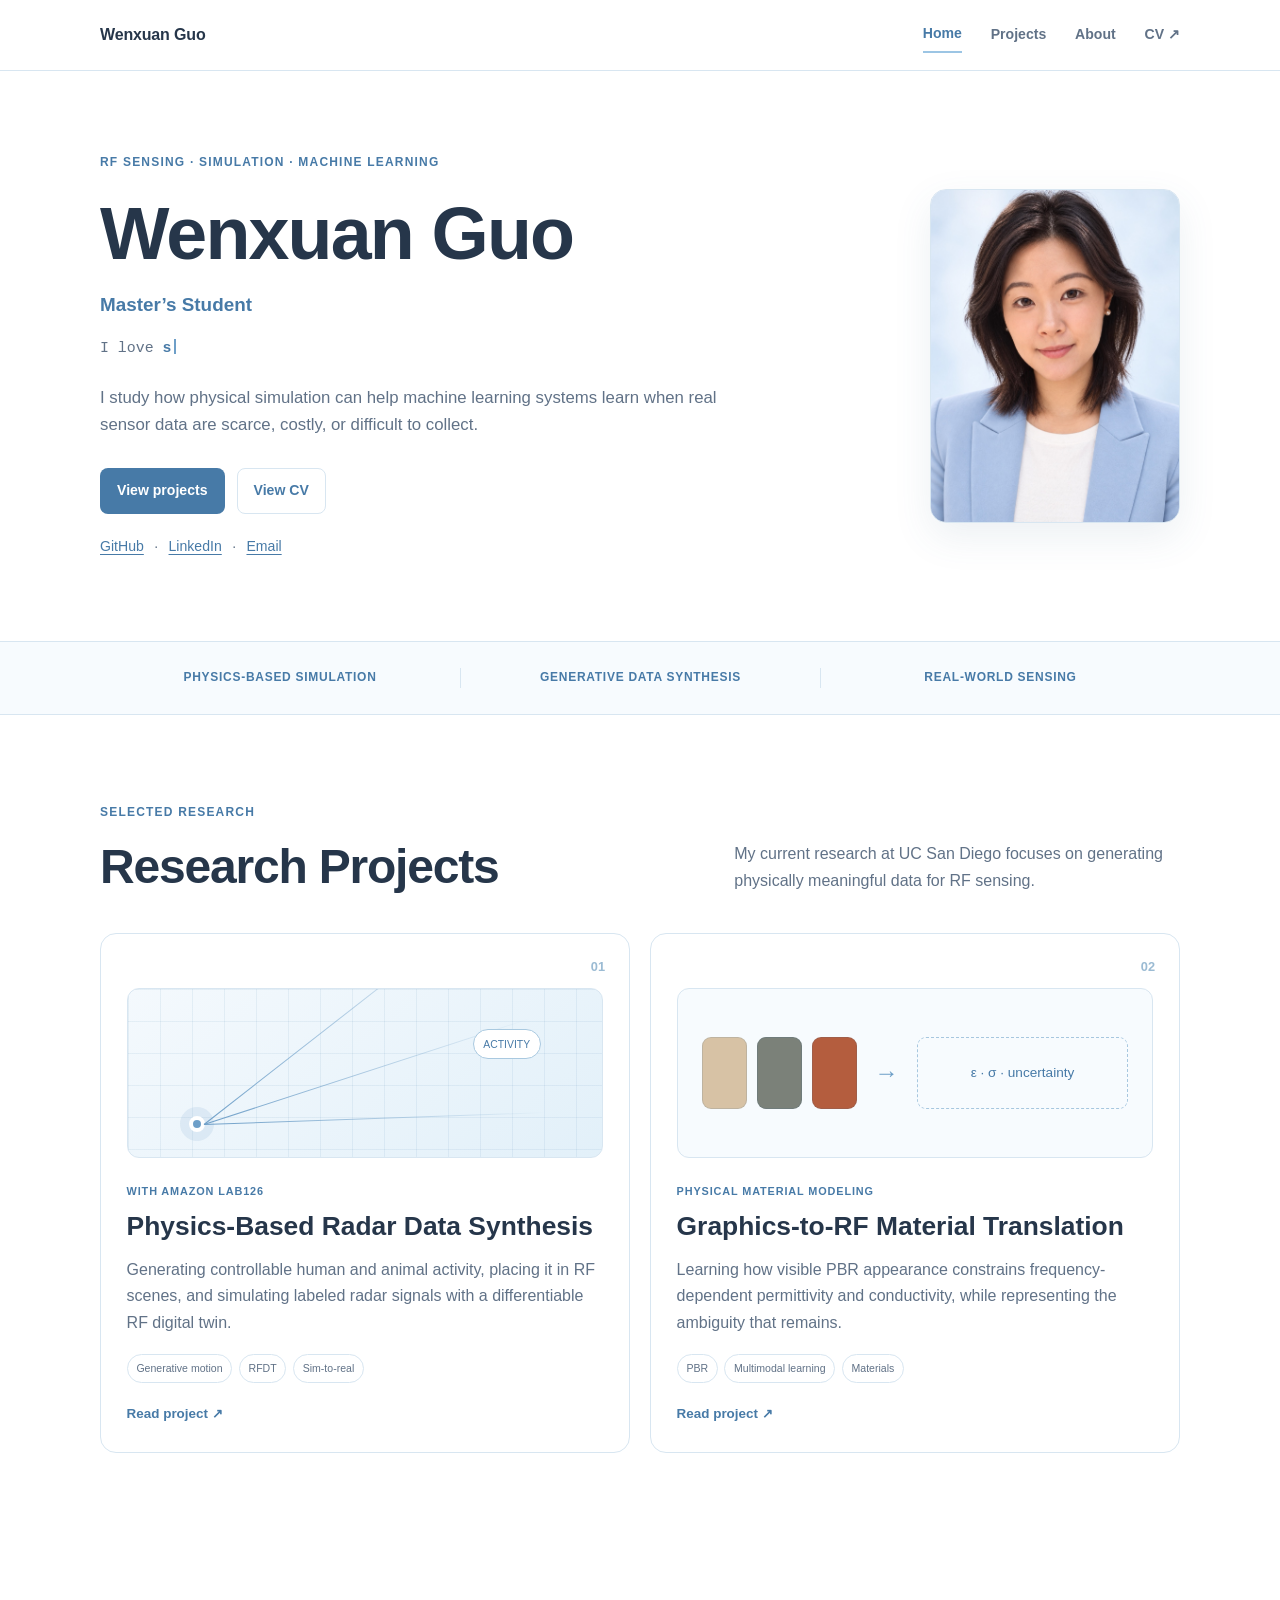
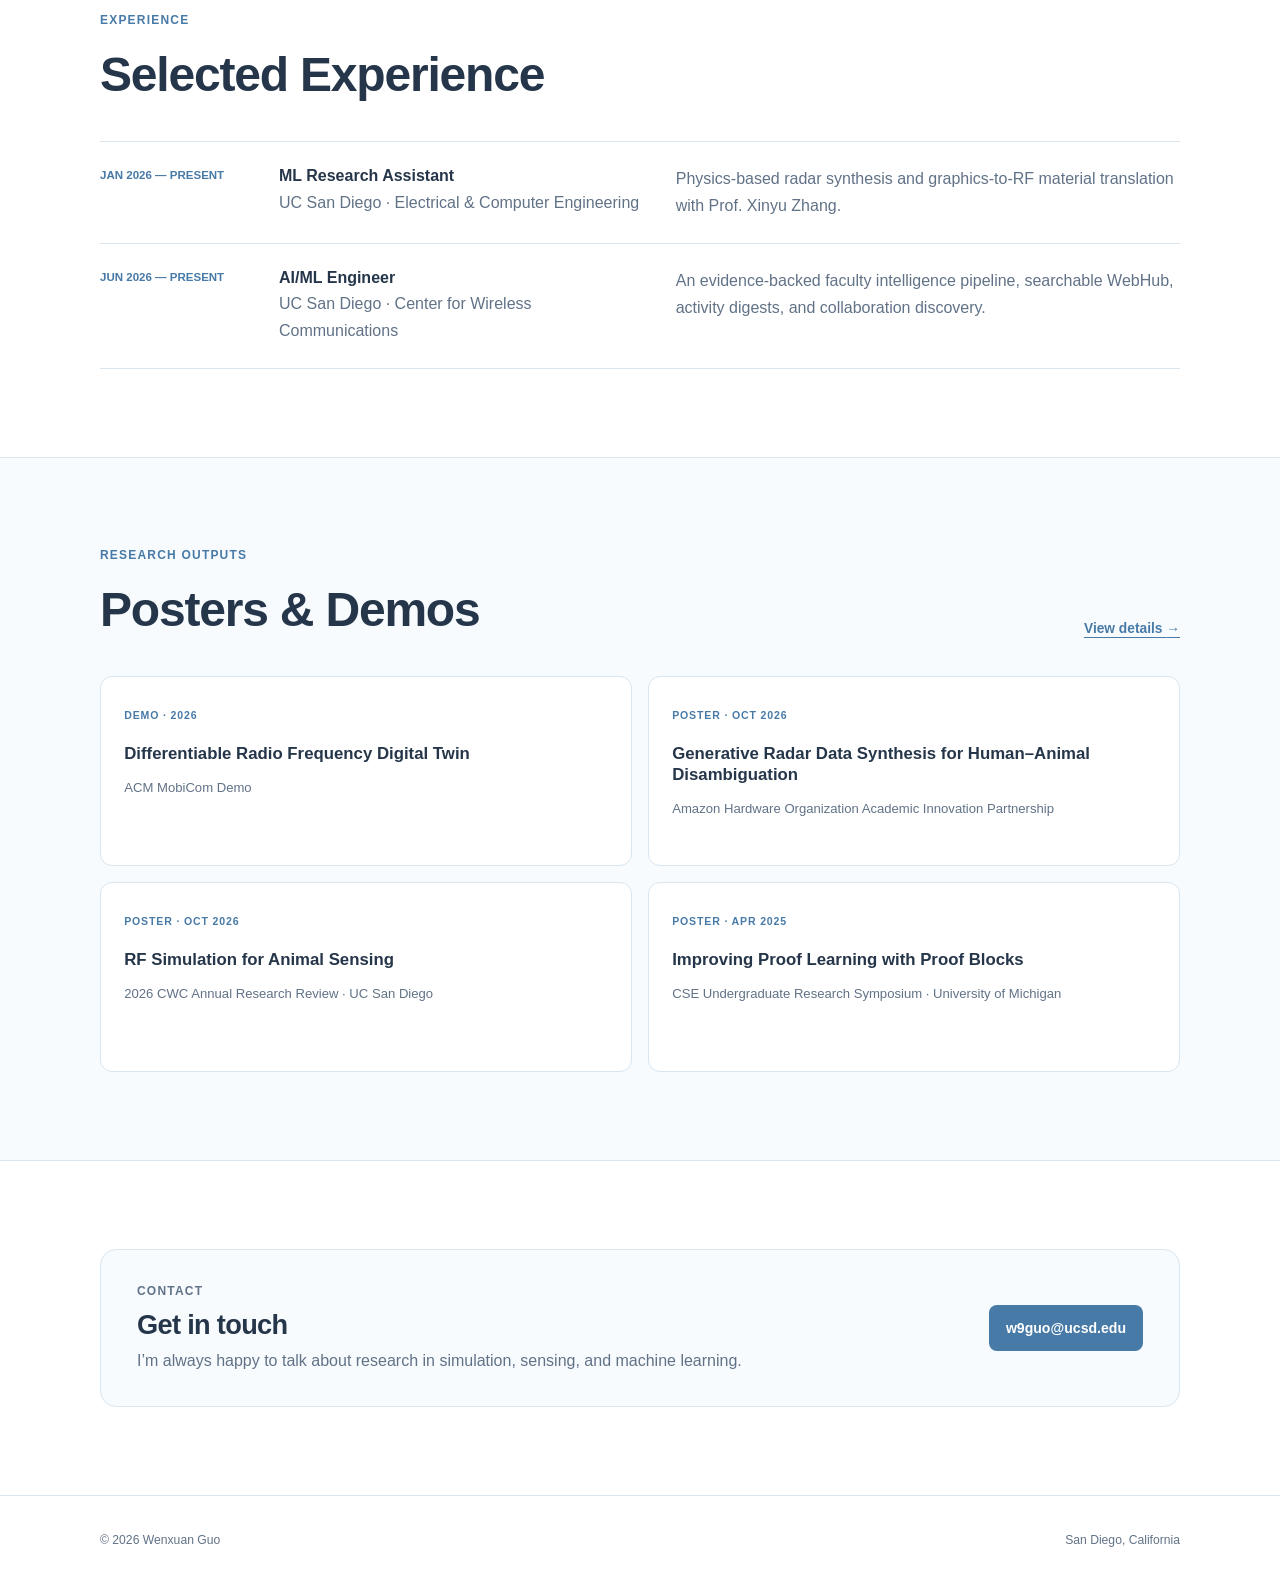
==== index.html @ 1430b906 "Refine portrait and research narrative" ====
<!doctype html>
<html lang="en">
<head>
  <meta charset="utf-8">
  <meta name="viewport" content="width=device-width, initial-scale=1">
  <meta name="description" content="Wenxuan Guo researches physically grounded simulation and machine learning for RF sensing at UC San Diego.">
  <title>Wenxuan Guo · RF Sensing &amp; Simulation</title>
  <link rel="stylesheet" href="style.css?v=20261022-3">
  <script src="script.js?v=20261022-3" defer></script>
</head>
<body>
  <a class="skip-link" href="#main">Skip to content</a>
  <header class="site-header">
    <nav class="nav-shell" aria-label="Primary navigation">
      <a class="wordmark" href="index.html" aria-label="Wenxuan Guo home">Wenxuan Guo</a>
      <button class="nav-toggle" type="button" aria-expanded="false" aria-controls="nav-links">Menu</button>
      <div class="nav-links" id="nav-links">
        <a class="active" href="index.html">Home</a>
        <a href="projects.html">Projects</a>
        <a href="about.html">About</a>
        <a href="assets/Wenxuan_Guo_CV.pdf" target="_blank" rel="noopener">CV <span aria-hidden="true">↗</span></a>
      </div>
    </nav>
  </header>

  <main id="main">
    <section class="hero section-shell">
      <div class="hero-copy reveal">
        <p class="eyebrow">RF sensing · simulation · machine learning</p>
        <h1>Wenxuan Guo</h1>
        <p class="hero-role">Master’s Student</p>
        <p class="typewriter-line" aria-label="I love simulation, learning from physics, and sensing beyond cameras."><span aria-hidden="true">I love <strong data-typewriter>simulation.</strong><i class="typewriter-caret"></i></span></p>
        <p class="hero-lede">I study how physical simulation can help machine learning systems learn when real sensor data are scarce, costly, or difficult to collect.</p>
        <div class="hero-actions">
          <a class="button button-primary" href="projects.html">View projects</a>
          <a class="button button-ghost" href="assets/Wenxuan_Guo_CV.pdf" target="_blank" rel="noopener">View CV</a>
        </div>
        <div class="social-row" aria-label="External profiles">
          <a href="https://github.com/wendyguo2002" target="_blank" rel="noopener">GitHub</a><span>·</span>
          <a href="https://www.linkedin.com/in/wenxuan-guo-a4ba72265/" target="_blank" rel="noopener">LinkedIn</a><span>·</span>
          <a href="mailto:w9guo@ucsd.edu">Email</a>
        </div>
      </div>
      <div class="portrait-wrap reveal" aria-label="Portrait of Wenxuan Guo">
        <img class="portrait" src="assets/profile-professional-light.jpg" alt="Wenxuan Guo, computer science researcher">
      </div>
    </section>

    <section class="signal-strip" aria-label="Research areas"><div class="section-shell signal-row"><span>Physics-based simulation</span><span>Generative data synthesis</span><span>Real-world sensing</span></div></section>

    <section class="section-shell section-block" id="research">
      <div class="section-heading reveal"><div><p class="eyebrow">Selected research</p><h2>Research Projects</h2></div><p>My current research at UC San Diego focuses on generating physically meaningful data for RF sensing.</p></div>
      <div class="featured-grid">
        <a class="feature-card feature-card-dark reveal" href="projects.html#radar-synthesis">
          <div class="feature-index">01</div>
          <div class="feature-visual radar-visual" aria-hidden="true"><div class="radar-origin"></div><div class="radar-ray ray-a"></div><div class="radar-ray ray-b"></div><div class="radar-ray ray-c"></div><div class="radar-target">activity</div></div>
          <p class="card-kicker">With Amazon Lab126</p><h3>Physics-Based Radar Data Synthesis</h3>
          <p>Generating controllable human and animal activity, placing it in RF scenes, and simulating labeled radar signals with a differentiable RF digital twin.</p>
          <div class="card-meta"><span>Generative motion</span><span>RFDT</span><span>Sim-to-real</span></div><span class="card-link">Read project <span aria-hidden="true">↗</span></span>
        </a>
        <a class="feature-card feature-card-light reveal" href="projects.html#graphics-rf">
          <div class="feature-index">02</div>
          <div class="material-swatch" aria-hidden="true"><span style="--swatch:#d7c2a5"></span><span style="--swatch:#7b8179"></span><span style="--swatch:#b45d3e"></span><div class="material-arrow">→</div><div class="rf-label">ε · σ · uncertainty</div></div>
          <p class="card-kicker">Physical material modeling</p><h3>Graphics-to-RF Material Translation</h3>
          <p>Learning how visible PBR appearance constrains frequency-dependent permittivity and conductivity, while representing the ambiguity that remains.</p>
          <div class="card-meta"><span>PBR</span><span>Multimodal learning</span><span>Materials</span></div><span class="card-link">Read project <span aria-hidden="true">↗</span></span>
        </a>
      </div>
    </section>

    <section class="section-shell section-block experience-section">
      <div class="section-heading compact reveal"><div><p class="eyebrow">Experience</p><h2>Selected Experience</h2></div></div>
      <div class="experience-list">
        <article class="experience-row reveal"><p class="experience-date">Jan 2026 — Present</p><div><h3>ML Research Assistant</h3><p>UC San Diego · Electrical &amp; Computer Engineering</p></div><p class="experience-detail">Physics-based radar synthesis and graphics-to-RF material translation with Prof. Xinyu Zhang.</p></article>
        <article class="experience-row reveal"><p class="experience-date">Jun 2026 — Present</p><div><h3>AI/ML Engineer</h3><p>UC San Diego · Center for Wireless Communications</p></div><p class="experience-detail">An evidence-backed faculty intelligence pipeline, searchable WebHub, activity digests, and collaboration discovery.</p></article>
      </div>
    </section>

    <section class="outputs-section"><div class="section-shell section-block">
      <div class="section-heading reveal"><div><p class="eyebrow">Research outputs</p><h2>Posters &amp; Demos</h2></div><a class="text-link" href="projects.html#outputs">View details <span aria-hidden="true">→</span></a></div>
      <div class="output-grid">
        <article class="output-card reveal"><span class="output-type">Demo · 2026</span><h3>Differentiable Radio Frequency Digital Twin</h3><p>ACM MobiCom Demo</p></article>
        <article class="output-card reveal"><span class="output-type">Poster · Oct 2026</span><h3>Generative Radar Data Synthesis for Human–Animal Disambiguation</h3><p>Amazon Hardware Organization Academic Innovation Partnership</p></article>
        <article class="output-card reveal"><span class="output-type">Poster · Oct 2026</span><h3>RF Simulation for Animal Sensing</h3><p>2026 CWC Annual Research Review · UC San Diego</p></article>
        <article class="output-card reveal"><span class="output-type">Poster · Apr 2025</span><h3>Improving Proof Learning with Proof Blocks</h3><p>CSE Undergraduate Research Symposium · University of Michigan</p></article>
      </div>
    </div></section>

    <section class="section-shell contact-band reveal"><div><p class="eyebrow">Contact</p><h2>Get in touch</h2><p>I’m always happy to talk about research in simulation, sensing, and machine learning.</p></div><a class="button button-primary" href="mailto:w9guo@ucsd.edu">w9guo@ucsd.edu</a></section>
  </main>
  <footer class="site-footer"><div class="section-shell footer-row"><p>© <span data-year></span> Wenxuan Guo</p><p>San Diego, California</p></div></footer>
</body>
</html>
---- style.css ----
:root {
  --ink: #26364a;
  --muted: #617287;
  --blue: #6e9fc8;
  --blue-dark: #477aa7;
  --blue-soft: #edf6fc;
  --blue-pale: #f7fbfe;
  --line: #d8e6f1;
  --white: #ffffff;
  --shadow: 0 14px 38px rgba(65, 105, 140, 0.10);
  --radius: 16px;
  --sans: Inter, ui-sans-serif, -apple-system, BlinkMacSystemFont, "Segoe UI", sans-serif;
}

* { box-sizing: border-box; }
html { scroll-behavior: smooth; }
body { margin: 0; background: var(--white); color: var(--ink); font-family: var(--sans); line-height: 1.65; -webkit-font-smoothing: antialiased; }
img { display: block; max-width: 100%; }
a { color: inherit; }
button { font: inherit; }
::selection { background: #d9edfb; color: var(--ink); }

.skip-link { position: fixed; z-index: 999; top: -5rem; left: 1rem; padding: .55rem .9rem; border-radius: 8px; background: var(--blue-dark); color: white; }
.skip-link:focus { top: 1rem; }
.section-shell, .nav-shell { width: min(1080px, calc(100% - 48px)); margin-inline: auto; }

.site-header { position: sticky; top: 0; z-index: 100; border-bottom: 1px solid var(--line); background: rgba(255,255,255,.94); backdrop-filter: blur(12px); }
.nav-shell { min-height: 70px; display: flex; align-items: center; justify-content: space-between; }
.wordmark { color: var(--ink); font-size: 1rem; font-weight: 750; text-decoration: none; letter-spacing: -.01em; }
.nav-links { display: flex; align-items: center; gap: 1.8rem; }
.nav-links a { padding-block: .35rem; color: var(--muted); font-size: .88rem; font-weight: 600; text-decoration: none; }
.nav-links a:hover, .nav-links a.active { color: var(--blue-dark); }
.nav-links a.active { border-bottom: 2px solid #9cc5e4; }
.nav-toggle { display: none; padding: .4rem .7rem; border: 1px solid var(--line); border-radius: 8px; background: white; color: var(--ink); }

h1, h2, h3, p { margin-top: 0; }
h1, h2, h3 { color: var(--ink); line-height: 1.25; }
h1, h2 { letter-spacing: -.025em; }
h1 em, h2 em { color: inherit; font-style: normal; }
.eyebrow { margin: 0 0 .9rem; color: var(--blue-dark); font-size: .75rem; font-weight: 750; letter-spacing: .1em; text-transform: uppercase; }

.hero { min-height: 570px; padding-block: 72px; display: grid; grid-template-columns: 1fr 270px; align-items: center; gap: 85px; }
.hero h1 { margin-bottom: .6rem; font-size: clamp(3rem, 6vw, 4.6rem); font-weight: 700; }
.hero-role { margin-bottom: 1.45rem; color: var(--blue-dark); font-size: 1.18rem; font-weight: 600; }
.typewriter-line { min-height: 1.7rem; margin: -.45rem 0 1.25rem; color: var(--muted); font: .93rem/1.7 ui-monospace, SFMono-Regular, Menlo, Monaco, Consolas, monospace; }
.typewriter-line strong { color: var(--blue-dark); font-weight: 650; }
.typewriter-caret { display: inline-block; width: 2px; height: 1.05em; margin-left: 3px; background: var(--blue); vertical-align: -.12em; animation: caret-blink 1s step-end infinite; }
@keyframes caret-blink { 50% { opacity: 0; } }
.hero-lede { max-width: 650px; margin-bottom: 1.8rem; color: var(--muted); font-size: 1.05rem; }
.hero-actions { display: flex; flex-wrap: wrap; gap: .75rem; }
.button { display: inline-flex; align-items: center; justify-content: center; padding: .65rem 1rem; border: 1px solid transparent; border-radius: 8px; font-size: .88rem; font-weight: 650; text-decoration: none; transition: background .2s ease, border-color .2s ease; }
.button-primary { background: var(--blue-dark); color: white; }
.button-primary:hover { background: #396c98; }
.button-ghost { border-color: var(--line); background: white; color: var(--blue-dark); }
.button-ghost:hover { background: var(--blue-pale); }
.social-row { display: flex; flex-wrap: wrap; gap: .65rem; margin-top: 1.35rem; color: var(--muted); font-size: .88rem; }
.social-row a { color: var(--blue-dark); text-underline-offset: 3px; }

.portrait-wrap { justify-self: end; width: 250px; }
.portrait { width: 100%; aspect-ratio: 3 / 4; border: 1px solid var(--line); border-radius: 16px; object-fit: cover; object-position: center center; box-shadow: var(--shadow); }

.signal-strip { border-block: 1px solid var(--line); background: var(--blue-pale); }
.signal-row { min-height: 72px; display: grid; grid-template-columns: repeat(3, 1fr); align-items: center; }
.signal-row span { color: var(--blue-dark); font-size: .75rem; font-weight: 700; letter-spacing: .06em; text-align: center; text-transform: uppercase; }
.signal-row span + span { border-left: 1px solid var(--line); }

.section-block { padding-block: 88px; }
.section-heading { margin-bottom: 2.25rem; display: grid; grid-template-columns: 1fr minmax(280px, .75fr); align-items: end; gap: 2.5rem; }
.section-heading.compact { grid-template-columns: 1fr; }
.section-heading h2 { margin: 0; font-size: clamp(2rem, 4vw, 3rem); font-weight: 650; }
.section-heading > p { margin-bottom: .2rem; color: var(--muted); }
.text-link { justify-self: end; color: var(--blue-dark); font-size: .86rem; font-weight: 650; text-underline-offset: 4px; }

.featured-grid { display: grid; grid-template-columns: repeat(2, minmax(0,1fr)); gap: 1.25rem; }
.feature-card { position: relative; min-height: 520px; padding: 1.6rem; border: 1px solid var(--line); border-radius: var(--radius); background: white; color: var(--ink); text-decoration: none; transition: border-color .2s ease, box-shadow .2s ease; }
.feature-card:hover { border-color: #aacde6; box-shadow: var(--shadow); }
.feature-card-dark, .feature-card-light { background: white; color: var(--ink); }
.feature-card h3 { margin-bottom: .9rem; font-size: 1.65rem; font-weight: 650; }
.feature-card > p:not(.card-kicker) { color: var(--muted); }
.feature-index { position: absolute; top: 1.35rem; right: 1.5rem; color: #9bbbd3; font-size: .8rem; font-weight: 700; }
.feature-visual, .material-swatch { height: 170px; margin: 28px 0 25px; border-radius: 12px; }
.radar-visual { position: relative; overflow: hidden; border: 1px solid var(--line); background: linear-gradient(145deg, #f4f9fd, #e2f0f9); }
.radar-visual::before { content: ""; position: absolute; inset: 0; background-image: linear-gradient(rgba(89,142,184,.1) 1px, transparent 1px), linear-gradient(90deg, rgba(89,142,184,.1) 1px, transparent 1px); background-size: 32px 32px; }
.radar-origin { position: absolute; left: 13%; bottom: 15%; width: 16px; height: 16px; border: 4px solid white; border-radius: 50%; background: var(--blue); box-shadow: 0 0 0 9px rgba(110,159,200,.14); }
.radar-ray { position: absolute; left: 16%; bottom: 19%; width: 72%; height: 1px; background: linear-gradient(90deg, var(--blue), transparent); transform-origin: left center; }
.ray-a { transform: rotate(-38deg); }.ray-b { transform: rotate(-18deg); }.ray-c { transform: rotate(-2deg); }
.radar-target { position: absolute; right: 13%; top: 24%; padding: .35rem .6rem; border: 1px solid #a9c9e0; border-radius: 999px; background: white; color: var(--blue-dark); font-size: .65rem; text-transform: uppercase; }
.material-swatch { padding: 1.5rem; display: grid; grid-template-columns: repeat(3, 45px) 40px minmax(120px,1fr); align-items: center; justify-content: center; gap: 10px; border: 1px solid var(--line); background: var(--blue-pale); }
.material-swatch > span { height: 72px; border: 1px solid rgba(60,100,130,.16); border-radius: 9px; background: var(--swatch); }
.material-arrow { color: var(--blue); font-size: 1.5rem; text-align: center; }
.rf-label { min-height: 72px; display: flex; align-items: center; justify-content: center; border: 1px dashed #a7c7df; border-radius: 9px; color: var(--blue-dark); font-size: .85rem; text-align: center; }
.card-kicker { margin-bottom: .55rem; color: var(--blue-dark); font-size: .68rem; font-weight: 750; letter-spacing: .08em; text-transform: uppercase; }
.card-meta { display: flex; flex-wrap: wrap; gap: .4rem; margin-top: 1.15rem; }
.card-meta span { padding: .3rem .55rem; border: 1px solid var(--line); border-radius: 999px; color: var(--muted); font-size: .66rem; }
.card-link { display: inline-block; margin-top: 1.2rem; color: var(--blue-dark); font-size: .84rem; font-weight: 700; }

.experience-section { padding-top: 70px; }
.experience-list { border-top: 1px solid var(--line); }
.experience-row { padding-block: 1.5rem; display: grid; grid-template-columns: 155px minmax(220px,.85fr) 1.15fr; gap: 1.5rem; border-bottom: 1px solid var(--line); align-items: start; }
.experience-row h3 { margin-bottom: .2rem; font-size: 1rem; }
.experience-row p { margin-bottom: 0; color: var(--muted); }
.experience-date { color: var(--blue-dark) !important; font-size: .72rem; font-weight: 750; text-transform: uppercase; }
.experience-detail { max-width: 500px; }

.outputs-section { background: var(--blue-pale); border-block: 1px solid var(--line); }
.output-grid { display: grid; grid-template-columns: repeat(2, minmax(0,1fr)); gap: 1rem; }
.output-card { min-height: 190px; padding: 1.45rem; border: 1px solid var(--line); border-radius: 12px; background: white; }
.output-card h3 { margin: 1.1rem 0 .7rem; font-size: 1.05rem; }
.output-card p { margin-bottom: 0; color: var(--muted); font-size: .82rem; }
.output-type { color: var(--blue-dark); font-size: .66rem; font-weight: 750; letter-spacing: .08em; text-transform: uppercase; }

.contact-band { margin-block: 88px; padding: 2rem 2.25rem; display: flex; align-items: center; justify-content: space-between; gap: 2rem; border: 1px solid var(--line); border-radius: var(--radius); background: var(--blue-pale); }
.contact-band .eyebrow { margin-bottom: .35rem; }
.contact-band h2 { margin-bottom: .4rem; font-size: 1.7rem; }
.contact-band p { margin-bottom: 0; color: var(--muted); }

.site-footer { border-top: 1px solid var(--line); color: var(--muted); font-size: .76rem; }
.footer-row { min-height: 88px; display: flex; align-items: center; justify-content: space-between; gap: 1.5rem; }
.footer-row p { margin-bottom: 0; }

.page-hero { padding-block: 78px 58px; }
.page-hero h1 { max-width: 850px; margin-bottom: 1rem; font-size: clamp(2.8rem, 6vw, 4.5rem); font-weight: 700; }
.page-hero > p:not(.eyebrow) { max-width: 720px; color: var(--muted); font-size: 1.04rem; }
.anchor-nav { margin-top: 1.8rem; display: flex; flex-wrap: wrap; gap: .5rem; }
.anchor-nav a { padding: .42rem .7rem; border: 1px solid var(--line); border-radius: 8px; color: var(--blue-dark); font-size: .74rem; font-weight: 650; text-decoration: none; }
.anchor-nav a:hover { background: var(--blue-pale); }

.project-detail { margin-bottom: 28px; padding: clamp(1.6rem,4vw,3rem); display: grid; grid-template-columns: 1.05fr .95fr; gap: clamp(2rem,5vw,4rem); border: 1px solid var(--line); border-top: 5px solid #b9d8ec; border-radius: var(--radius); background: white; color: var(--ink); scroll-margin-top: 90px; }
.project-detail-dark { background: white; color: var(--ink); }
.project-detail h2 { margin-bottom: 1.1rem; font-size: clamp(2rem,4vw,3.1rem); font-weight: 650; }
.project-intro { color: var(--muted); font-size: 1rem; }
.project-points { margin: 1.5rem 0 0; padding: 0; list-style: none; }
.project-points li { position: relative; padding: .65rem 0 .65rem 1.35rem; border-top: 1px solid var(--line); color: var(--muted); font-size: .86rem; }
.project-points li::before { content: "•"; position: absolute; left: .2rem; color: var(--blue); }
.project-figure { margin: 0; align-self: center; }
.project-figure img { width: 100%; aspect-ratio: 1.32 / 1; border: 1px solid var(--line); border-radius: 12px; object-fit: cover; }
.project-figure figcaption { margin-top: .65rem; color: var(--muted); font-size: .7rem; }
.pipeline { grid-column: 1 / -1; padding-top: 1.5rem; display: flex; align-items: center; justify-content: space-between; gap: .65rem; border-top: 1px solid var(--line); }
.pipeline span { padding: .45rem .6rem; border: 1px solid var(--line); border-radius: 7px; color: var(--muted); font-size: .64rem; font-weight: 650; text-align: center; }
.pipeline i { color: var(--blue); font-style: normal; }

.other-projects-grid { display: grid; grid-template-columns: repeat(2,minmax(0,1fr)); gap: 1.25rem; }
.other-project { padding: 1.6rem; border: 1px solid var(--line); border-radius: var(--radius); background: white; }
.other-project h3 { margin: .55rem 0 .85rem; font-size: 1.5rem; }
.other-project > p:not(.card-kicker), .other-project li { color: var(--muted); }
.other-project ul { padding-left: 1.1rem; }
.other-project li { margin-bottom: .5rem; }
.other-project-mark, .proof-mark { height: 140px; margin-bottom: 1.4rem; display: flex; align-items: center; justify-content: center; border: 1px solid var(--line); border-radius: 12px; background: var(--blue-pale); }
.other-project-mark img { width: min(72%,260px); max-height: 85px; object-fit: contain; mix-blend-mode: multiply; }
.proof-mark { gap: .45rem; }
.proof-mark span { padding: .45rem .55rem; border: 1px solid #b9d6e9; border-radius: 7px; color: var(--blue-dark); font-size: .62rem; }
.proof-mark span + span::before { content: "→"; margin-right: .45rem; color: var(--blue); }

.publication-list { border-top: 1px solid var(--line); }
.publication-row { padding: 1.35rem 0; display: grid; grid-template-columns: 48px minmax(0,1fr) 65px; gap: 1rem; align-items: start; border-bottom: 1px solid var(--line); }
.pub-code { color: var(--blue-dark); font-size: .78rem; font-weight: 750; }
.publication-row h3 { margin-bottom: .35rem; font-size: .96rem; }
.publication-row p { margin-bottom: 0; color: var(--muted); font-size: .78rem; }
.pub-kind { justify-self: end; padding: .25rem .45rem; border: 1px solid var(--line); border-radius: 999px; color: var(--blue-dark); font-size: .58rem; font-weight: 750; text-transform: uppercase; }

.about-hero { padding-block: 78px 72px; display: grid; grid-template-columns: 240px 1fr; gap: 75px; align-items: center; }
.about-portrait { position: relative; }
.about-portrait img { width: 100%; aspect-ratio: 3/4; border: 1px solid var(--line); border-radius: 16px; object-fit: cover; object-position: center center; box-shadow: var(--shadow); }
.about-portrait span { position: absolute; right: 12px; bottom: 12px; padding: .35rem .6rem; border-radius: 7px; background: rgba(255,255,255,.92); color: var(--blue-dark); font-size: .65rem; font-weight: 750; }
.research-perspective { padding-block: 42px 70px; display: grid; grid-template-columns: 1.35fr 1fr 1fr; gap: 46px; border-top: 1px solid var(--line); }
.research-perspective h2 { max-width: 360px; margin-top: .65rem; font-size: clamp(1.75rem,3vw,2.5rem); }
.research-perspective article { padding-left: 24px; border-left: 1px solid var(--line); }
.research-perspective article span { color: var(--blue); font: 700 .7rem/1 ui-monospace, SFMono-Regular, Menlo, monospace; }
.research-perspective article h3 { margin: .65rem 0 .45rem; font-size: 1.05rem; }
.research-perspective article p { color: var(--muted); font-size: .92rem; }
.about-intro h1 { margin-bottom: 1.4rem; font-size: clamp(2.8rem,6vw,4.5rem); font-weight: 700; }
.about-intro > p:not(.eyebrow) { max-width: 680px; color: var(--muted); font-size: 1rem; }
.timeline { position: relative; max-width: 850px; }
.timeline::before { content: ""; position: absolute; top: 0; bottom: 0; left: 6px; width: 1px; background: var(--line); }
.timeline-item { position: relative; padding: 0 0 3.2rem 2.5rem; }
.timeline-marker { position: absolute; top: .2rem; left: 0; width: 13px; height: 13px; border: 3px solid white; border-radius: 50%; background: var(--blue); box-shadow: 0 0 0 1px var(--blue); }
.timeline-item h3 { margin-bottom: .25rem; font-size: 1.35rem; }
.timeline-org { color: var(--blue-dark); font-weight: 650; }
.timeline-item > p:last-child { max-width: 720px; color: var(--muted); }
.education-section { border-block: 1px solid var(--line); background: var(--blue-pale); color: var(--ink); }
.education-grid { display: grid; grid-template-columns: repeat(2,1fr); gap: 1rem; }
.education-card { min-height: 190px; padding: 1.6rem; border: 1px solid var(--line); border-radius: 12px; background: white; }
.education-card span { color: var(--blue-dark); font-size: .68rem; font-weight: 750; text-transform: uppercase; }
.education-card h3 { margin: 1.55rem 0 .5rem; font-size: 1.25rem; }
.education-card p { margin-bottom: 0; color: var(--muted); }
.skills-grid { display: grid; grid-template-columns: repeat(2,1fr); gap: 1rem; }
.skill-card { padding: 1.5rem; border: 1px solid var(--line); border-radius: 12px; background: white; }
.skill-card > span { color: #91b9d6; font-size: .72rem; font-weight: 750; }
.skill-card h3 { margin: 1rem 0 .4rem; font-size: 1.1rem; }
.skill-card p { margin-bottom: 0; color: var(--muted); }
.about-cta { margin-top: 3.5rem; padding: 1.6rem; display: flex; align-items: center; justify-content: space-between; gap: 1.5rem; border: 1px solid var(--line); border-radius: 12px; background: var(--blue-pale); }
.about-cta h2 { margin-bottom: 0; font-size: 1.5rem; }

.redirect-page { min-height: 100vh; padding: 2rem; display: grid; place-items: center; }
.redirect-page main { max-width: 600px; text-align: center; }
.redirect-page h1 { font-size: clamp(2rem,5vw,3.5rem); }
.reveal { opacity: 1; transform: none; }

@media (max-width: 880px) {
  .hero { min-height: auto; grid-template-columns: 1fr 240px; gap: 45px; }
  .portrait-wrap { width: 225px; }
  .section-heading { grid-template-columns: 1fr; gap: .8rem; }
  .text-link { justify-self: start; }
  .experience-row { grid-template-columns: 135px 1fr; }
  .experience-detail { grid-column: 2; }
  .project-detail { grid-template-columns: 1fr; }
  .project-figure { order: -1; }
  .about-hero { grid-template-columns: 220px 1fr; gap: 45px; }
  .research-perspective { grid-template-columns: 1fr 1fr; }
  .research-perspective > div { grid-column: 1 / -1; }
}

@media (max-width: 680px) {
  .section-shell, .nav-shell { width: min(100% - 30px, 1080px); }
  .nav-toggle { display: block; }
  .nav-links { position: absolute; top: 62px; left: 15px; right: 15px; display: none; padding: .5rem; border: 1px solid var(--line); border-radius: 10px; background: white; box-shadow: var(--shadow); }
  .nav-links.open { display: grid; }
  .nav-links a { padding: .7rem; border: 0; }
  .hero { padding-block: 55px 65px; grid-template-columns: 1fr; gap: 38px; }
  .hero h1 { font-size: 3rem; }
  .portrait-wrap { justify-self: start; width: min(64vw,240px); }
  .signal-row { padding-block: .55rem; grid-template-columns: 1fr; }
  .signal-row span { min-height: 34px; display: flex; align-items: center; justify-content: center; }
  .signal-row span + span { border: 0; border-top: 1px solid var(--line); }
  .section-block { padding-block: 65px; }
  .featured-grid, .other-projects-grid, .output-grid, .education-grid, .skills-grid { grid-template-columns: 1fr; }
  .feature-card { min-height: 0; }
  .material-swatch { grid-template-columns: repeat(3,34px) 25px minmax(90px,1fr); padding: 1rem; gap: 6px; }
  .material-swatch > span, .rf-label { height: 60px; min-height: 60px; }
  .experience-row { grid-template-columns: 1fr; gap: .45rem; }
  .experience-detail { grid-column: 1; }
  .contact-band { margin-block: 65px; padding: 1.5rem; align-items: flex-start; flex-direction: column; }
  .footer-row { min-height: 100px; align-items: flex-start; justify-content: center; flex-direction: column; gap: .2rem; }
  .page-hero { padding-block: 58px 45px; }
  .project-detail { width: calc(100% - 30px); padding: 1.3rem; }
  .pipeline { flex-wrap: wrap; justify-content: center; }
  .pipeline i { transform: rotate(90deg); }
  .publication-row { grid-template-columns: 38px 1fr; }
  .pub-kind { display: none; }
  .about-hero { padding-block: 55px 70px; grid-template-columns: 1fr; gap: 35px; }
  .about-portrait { width: min(64vw,240px); }
  .research-perspective { padding-block: 35px 55px; grid-template-columns: 1fr; gap: 28px; }
  .research-perspective > div { grid-column: auto; }
  .about-cta { align-items: flex-start; flex-direction: column; }
}

@media (prefers-reduced-motion: reduce) { html { scroll-behavior: auto; } }
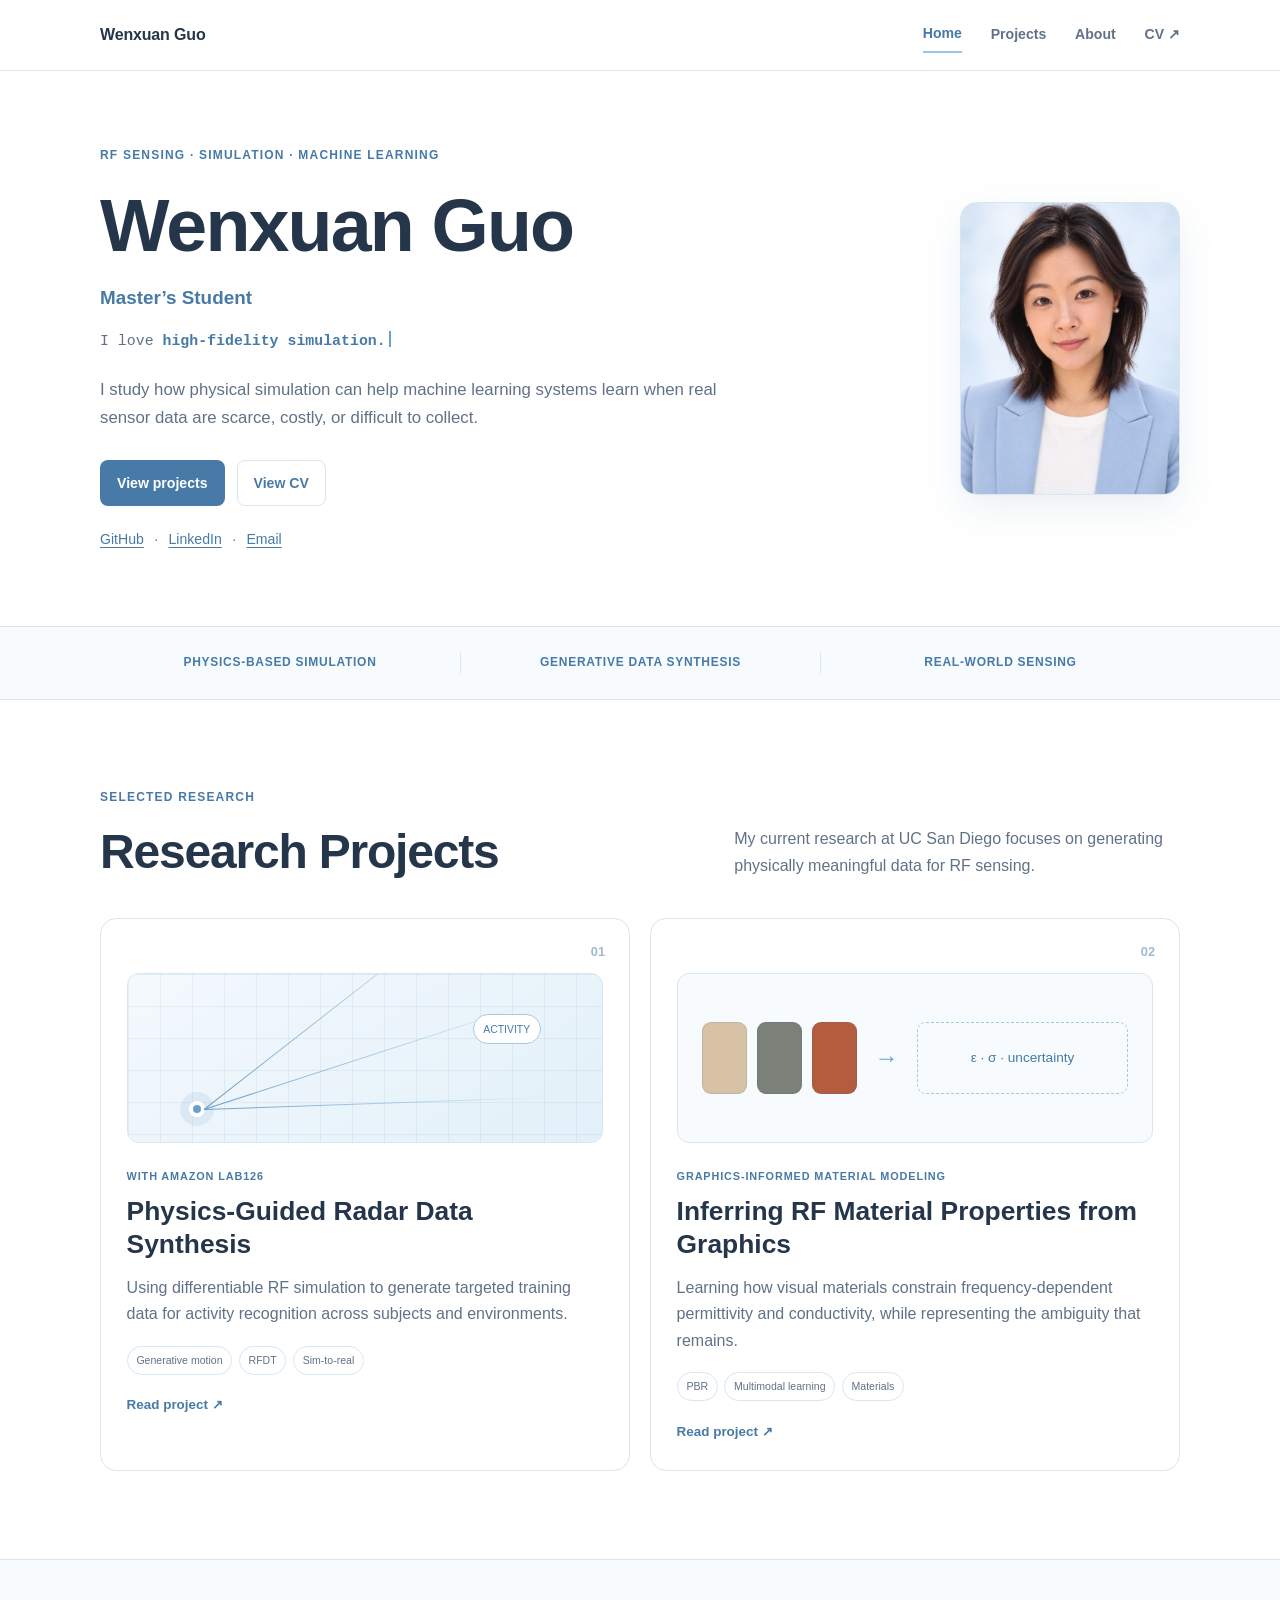
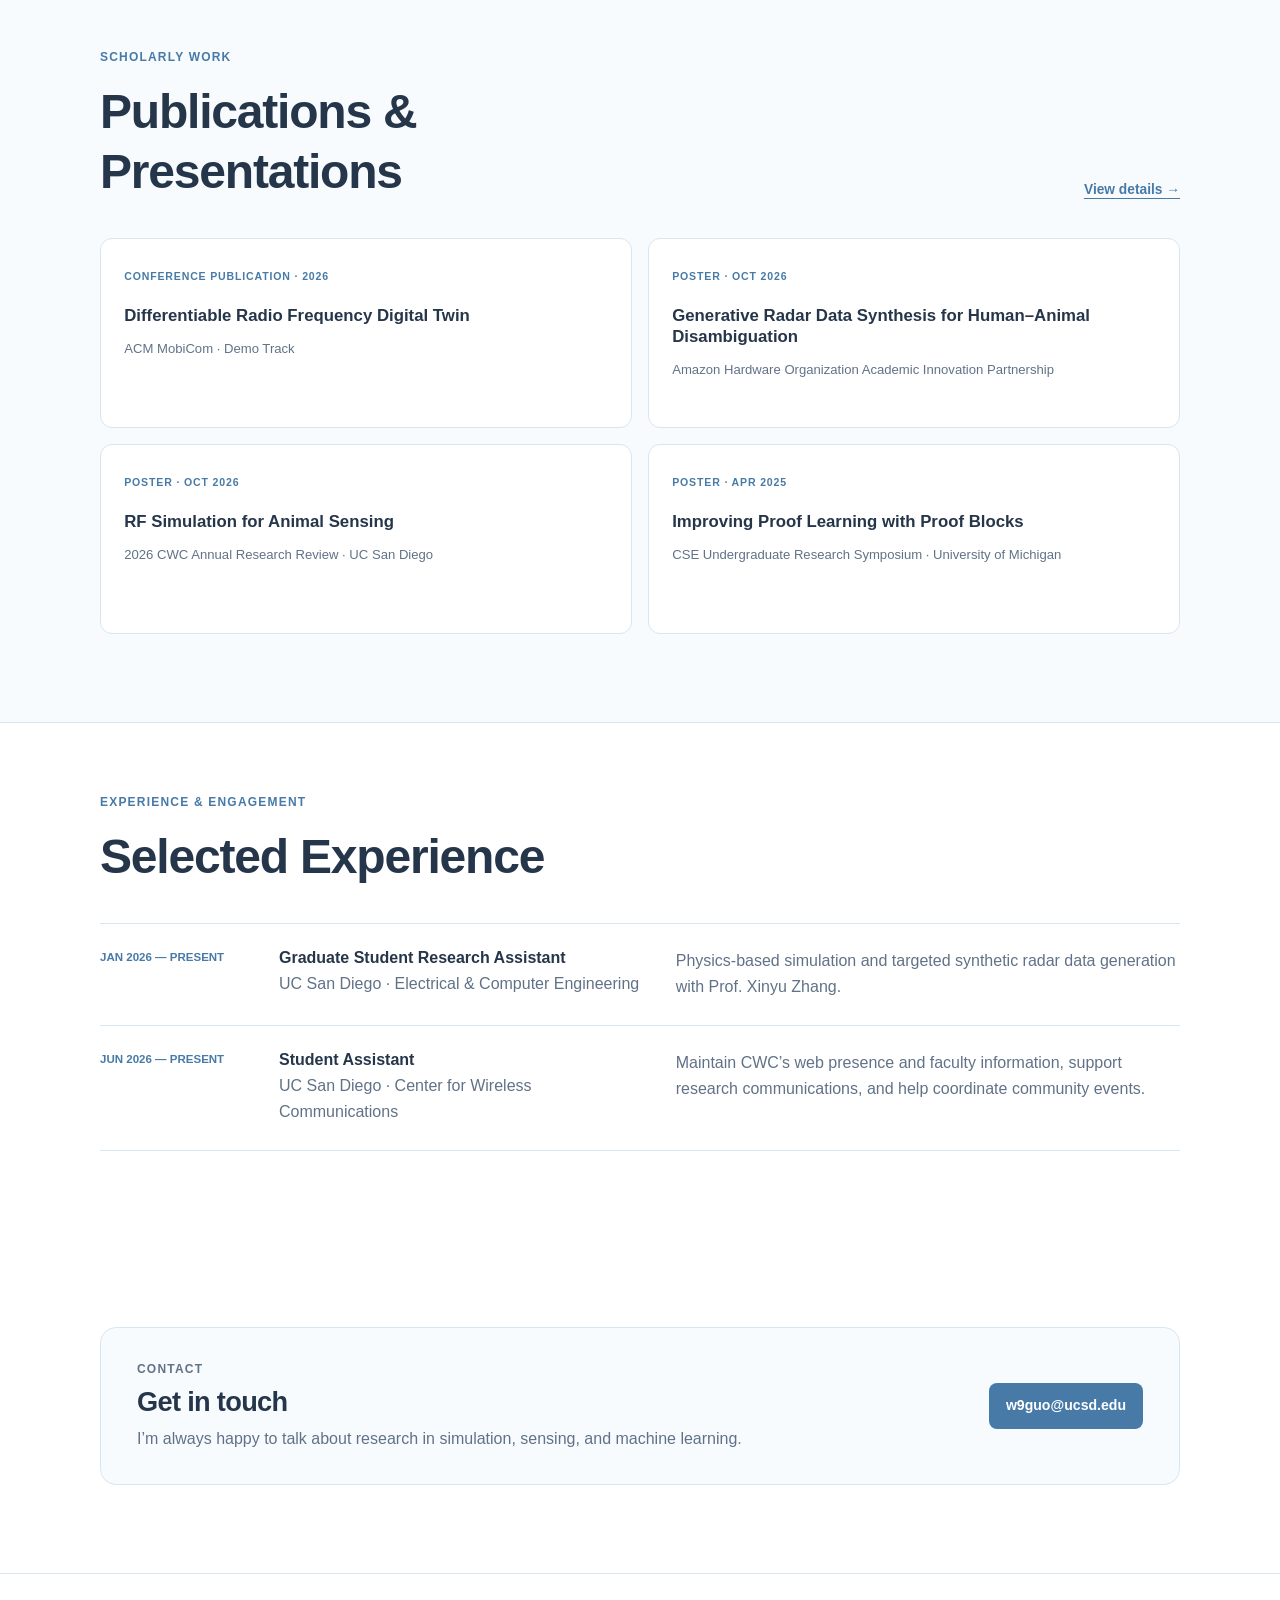
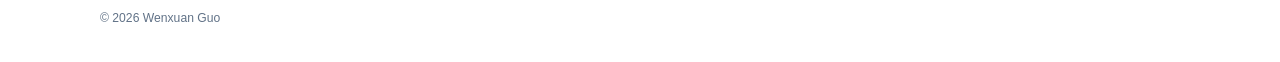
==== commit 98f4946f: "Prioritize publications and clarify research focus" ====
--- a/index.html
+++ b/index.html
@@ -5,8 +5,8 @@
   <meta name="viewport" content="width=device-width, initial-scale=1">
   <meta name="description" content="Wenxuan Guo researches physically grounded simulation and machine learning for RF sensing at UC San Diego.">
   <title>Wenxuan Guo · RF Sensing &amp; Simulation</title>
-  <link rel="stylesheet" href="style.css?v=20261022-3">
-  <script src="script.js?v=20261022-3" defer></script>
+  <link rel="stylesheet" href="style.css?v=20261022-4">
+  <script src="script.js?v=20261022-4" defer></script>
 </head>
 <body>
   <a class="skip-link" href="#main">Skip to content</a>
@@ -29,7 +29,7 @@
         <p class="eyebrow">RF sensing · simulation · machine learning</p>
         <h1>Wenxuan Guo</h1>
         <p class="hero-role">Master’s Student</p>
-        <p class="typewriter-line" aria-label="I love simulation, learning from physics, and sensing beyond cameras."><span aria-hidden="true">I love <strong data-typewriter>simulation.</strong><i class="typewriter-caret"></i></span></p>
+        <p class="typewriter-line" aria-label="I love high-fidelity simulation, physics-guided learning, and targeted data synthesis."><span aria-hidden="true">I love <strong data-typewriter>high-fidelity simulation.</strong><i class="typewriter-caret"></i></span></p>
         <p class="hero-lede">I study how physical simulation can help machine learning systems learn when real sensor data are scarce, costly, or difficult to collect.</p>
         <div class="hero-actions">
           <a class="button button-primary" href="projects.html">View projects</a>
@@ -54,40 +54,40 @@
         <a class="feature-card feature-card-dark reveal" href="projects.html#radar-synthesis">
           <div class="feature-index">01</div>
           <div class="feature-visual radar-visual" aria-hidden="true"><div class="radar-origin"></div><div class="radar-ray ray-a"></div><div class="radar-ray ray-b"></div><div class="radar-ray ray-c"></div><div class="radar-target">activity</div></div>
-          <p class="card-kicker">With Amazon Lab126</p><h3>Physics-Based Radar Data Synthesis</h3>
-          <p>Generating controllable human and animal activity, placing it in RF scenes, and simulating labeled radar signals with a differentiable RF digital twin.</p>
+          <p class="card-kicker">With Amazon Lab126</p><h3>Physics-Guided Radar Data Synthesis</h3>
+          <p>Using differentiable RF simulation to generate targeted training data for activity recognition across subjects and environments.</p>
           <div class="card-meta"><span>Generative motion</span><span>RFDT</span><span>Sim-to-real</span></div><span class="card-link">Read project <span aria-hidden="true">↗</span></span>
         </a>
         <a class="feature-card feature-card-light reveal" href="projects.html#graphics-rf">
           <div class="feature-index">02</div>
           <div class="material-swatch" aria-hidden="true"><span style="--swatch:#d7c2a5"></span><span style="--swatch:#7b8179"></span><span style="--swatch:#b45d3e"></span><div class="material-arrow">→</div><div class="rf-label">ε · σ · uncertainty</div></div>
-          <p class="card-kicker">Physical material modeling</p><h3>Graphics-to-RF Material Translation</h3>
-          <p>Learning how visible PBR appearance constrains frequency-dependent permittivity and conductivity, while representing the ambiguity that remains.</p>
+          <p class="card-kicker">Graphics-informed material modeling</p><h3>Inferring RF Material Properties from Graphics</h3>
+          <p>Learning how visual materials constrain frequency-dependent permittivity and conductivity, while representing the ambiguity that remains.</p>
           <div class="card-meta"><span>PBR</span><span>Multimodal learning</span><span>Materials</span></div><span class="card-link">Read project <span aria-hidden="true">↗</span></span>
         </a>
       </div>
     </section>
 
-    <section class="section-shell section-block experience-section">
-      <div class="section-heading compact reveal"><div><p class="eyebrow">Experience</p><h2>Selected Experience</h2></div></div>
-      <div class="experience-list">
-        <article class="experience-row reveal"><p class="experience-date">Jan 2026 — Present</p><div><h3>ML Research Assistant</h3><p>UC San Diego · Electrical &amp; Computer Engineering</p></div><p class="experience-detail">Physics-based radar synthesis and graphics-to-RF material translation with Prof. Xinyu Zhang.</p></article>
-        <article class="experience-row reveal"><p class="experience-date">Jun 2026 — Present</p><div><h3>AI/ML Engineer</h3><p>UC San Diego · Center for Wireless Communications</p></div><p class="experience-detail">An evidence-backed faculty intelligence pipeline, searchable WebHub, activity digests, and collaboration discovery.</p></article>
-      </div>
-    </section>
-
     <section class="outputs-section"><div class="section-shell section-block">
-      <div class="section-heading reveal"><div><p class="eyebrow">Research outputs</p><h2>Posters &amp; Demos</h2></div><a class="text-link" href="projects.html#outputs">View details <span aria-hidden="true">→</span></a></div>
+      <div class="section-heading reveal"><div><p class="eyebrow">Scholarly work</p><h2>Publications &amp; Presentations</h2></div><a class="text-link" href="projects.html#publications">View details <span aria-hidden="true">→</span></a></div>
       <div class="output-grid">
-        <article class="output-card reveal"><span class="output-type">Demo · 2026</span><h3>Differentiable Radio Frequency Digital Twin</h3><p>ACM MobiCom Demo</p></article>
+        <article class="output-card reveal"><span class="output-type">Conference publication · 2026</span><h3>Differentiable Radio Frequency Digital Twin</h3><p>ACM MobiCom · Demo Track</p></article>
         <article class="output-card reveal"><span class="output-type">Poster · Oct 2026</span><h3>Generative Radar Data Synthesis for Human–Animal Disambiguation</h3><p>Amazon Hardware Organization Academic Innovation Partnership</p></article>
         <article class="output-card reveal"><span class="output-type">Poster · Oct 2026</span><h3>RF Simulation for Animal Sensing</h3><p>2026 CWC Annual Research Review · UC San Diego</p></article>
         <article class="output-card reveal"><span class="output-type">Poster · Apr 2025</span><h3>Improving Proof Learning with Proof Blocks</h3><p>CSE Undergraduate Research Symposium · University of Michigan</p></article>
       </div>
     </div></section>
 
+    <section class="section-shell section-block experience-section">
+      <div class="section-heading compact reveal"><div><p class="eyebrow">Experience &amp; engagement</p><h2>Selected Experience</h2></div></div>
+      <div class="experience-list">
+        <article class="experience-row reveal"><p class="experience-date">Jan 2026 — Present</p><div><h3>Graduate Student Research Assistant</h3><p>UC San Diego · Electrical &amp; Computer Engineering</p></div><p class="experience-detail">Physics-based simulation and targeted synthetic radar data generation with Prof. Xinyu Zhang.</p></article>
+        <article class="experience-row reveal"><p class="experience-date">Jun 2026 — Present</p><div><h3>Student Assistant</h3><p>UC San Diego · Center for Wireless Communications</p></div><p class="experience-detail">Maintain CWC’s web presence and faculty information, support research communications, and help coordinate community events.</p></article>
+      </div>
+    </section>
+
     <section class="section-shell contact-band reveal"><div><p class="eyebrow">Contact</p><h2>Get in touch</h2><p>I’m always happy to talk about research in simulation, sensing, and machine learning.</p></div><a class="button button-primary" href="mailto:w9guo@ucsd.edu">w9guo@ucsd.edu</a></section>
   </main>
-  <footer class="site-footer"><div class="section-shell footer-row"><p>© <span data-year></span> Wenxuan Guo</p><p>San Diego, California</p></div></footer>
+  <footer class="site-footer"><div class="section-shell footer-row"><p>© <span data-year></span> Wenxuan Guo</p></div></footer>
 </body>
 </html>
--- a/style.css
+++ b/style.css
@@ -39,7 +39,7 @@
 h1 em, h2 em { color: inherit; font-style: normal; }
 .eyebrow { margin: 0 0 .9rem; color: var(--blue-dark); font-size: .75rem; font-weight: 750; letter-spacing: .1em; text-transform: uppercase; }
 
-.hero { min-height: 570px; padding-block: 72px; display: grid; grid-template-columns: 1fr 270px; align-items: center; gap: 85px; }
+.hero { min-height: 555px; padding-block: 68px; display: grid; grid-template-columns: 1fr 240px; align-items: center; gap: 85px; }
 .hero h1 { margin-bottom: .6rem; font-size: clamp(3rem, 6vw, 4.6rem); font-weight: 700; }
 .hero-role { margin-bottom: 1.45rem; color: var(--blue-dark); font-size: 1.18rem; font-weight: 600; }
 .typewriter-line { min-height: 1.7rem; margin: -.45rem 0 1.25rem; color: var(--muted); font: .93rem/1.7 ui-monospace, SFMono-Regular, Menlo, Monaco, Consolas, monospace; }
@@ -56,7 +56,7 @@
 .social-row { display: flex; flex-wrap: wrap; gap: .65rem; margin-top: 1.35rem; color: var(--muted); font-size: .88rem; }
 .social-row a { color: var(--blue-dark); text-underline-offset: 3px; }
 
-.portrait-wrap { justify-self: end; width: 250px; }
+.portrait-wrap { justify-self: end; width: 220px; }
 .portrait { width: 100%; aspect-ratio: 3 / 4; border: 1px solid var(--line); border-radius: 16px; object-fit: cover; object-position: center center; box-shadow: var(--shadow); }
 
 .signal-strip { border-block: 1px solid var(--line); background: var(--blue-pale); }
@@ -158,10 +158,9 @@
 .publication-row p { margin-bottom: 0; color: var(--muted); font-size: .78rem; }
 .pub-kind { justify-self: end; padding: .25rem .45rem; border: 1px solid var(--line); border-radius: 999px; color: var(--blue-dark); font-size: .58rem; font-weight: 750; text-transform: uppercase; }
 
-.about-hero { padding-block: 78px 72px; display: grid; grid-template-columns: 240px 1fr; gap: 75px; align-items: center; }
+.about-hero { padding-block: 78px 72px; display: grid; grid-template-columns: 200px 1fr; gap: 75px; align-items: center; }
 .about-portrait { position: relative; }
 .about-portrait img { width: 100%; aspect-ratio: 3/4; border: 1px solid var(--line); border-radius: 16px; object-fit: cover; object-position: center center; box-shadow: var(--shadow); }
-.about-portrait span { position: absolute; right: 12px; bottom: 12px; padding: .35rem .6rem; border-radius: 7px; background: rgba(255,255,255,.92); color: var(--blue-dark); font-size: .65rem; font-weight: 750; }
 .research-perspective { padding-block: 42px 70px; display: grid; grid-template-columns: 1.35fr 1fr 1fr; gap: 46px; border-top: 1px solid var(--line); }
 .research-perspective h2 { max-width: 360px; margin-top: .65rem; font-size: clamp(1.75rem,3vw,2.5rem); }
 .research-perspective article { padding-left: 24px; border-left: 1px solid var(--line); }
@@ -197,15 +196,15 @@
 .reveal { opacity: 1; transform: none; }
 
 @media (max-width: 880px) {
-  .hero { min-height: auto; grid-template-columns: 1fr 240px; gap: 45px; }
-  .portrait-wrap { width: 225px; }
+  .hero { min-height: auto; grid-template-columns: 1fr 210px; gap: 45px; }
+  .portrait-wrap { width: 195px; }
   .section-heading { grid-template-columns: 1fr; gap: .8rem; }
   .text-link { justify-self: start; }
   .experience-row { grid-template-columns: 135px 1fr; }
   .experience-detail { grid-column: 2; }
   .project-detail { grid-template-columns: 1fr; }
   .project-figure { order: -1; }
-  .about-hero { grid-template-columns: 220px 1fr; gap: 45px; }
+  .about-hero { grid-template-columns: 185px 1fr; gap: 45px; }
   .research-perspective { grid-template-columns: 1fr 1fr; }
   .research-perspective > div { grid-column: 1 / -1; }
 }
@@ -218,7 +217,7 @@
   .nav-links a { padding: .7rem; border: 0; }
   .hero { padding-block: 55px 65px; grid-template-columns: 1fr; gap: 38px; }
   .hero h1 { font-size: 3rem; }
-  .portrait-wrap { justify-self: start; width: min(64vw,240px); }
+  .portrait-wrap { justify-self: start; width: min(58vw,215px); }
   .signal-row { padding-block: .55rem; grid-template-columns: 1fr; }
   .signal-row span { min-height: 34px; display: flex; align-items: center; justify-content: center; }
   .signal-row span + span { border: 0; border-top: 1px solid var(--line); }
@@ -238,7 +237,7 @@
   .publication-row { grid-template-columns: 38px 1fr; }
   .pub-kind { display: none; }
   .about-hero { padding-block: 55px 70px; grid-template-columns: 1fr; gap: 35px; }
-  .about-portrait { width: min(64vw,240px); }
+  .about-portrait { width: min(58vw,215px); }
   .research-perspective { padding-block: 35px 55px; grid-template-columns: 1fr; gap: 28px; }
   .research-perspective > div { grid-column: auto; }
   .about-cta { align-items: flex-start; flex-direction: column; }
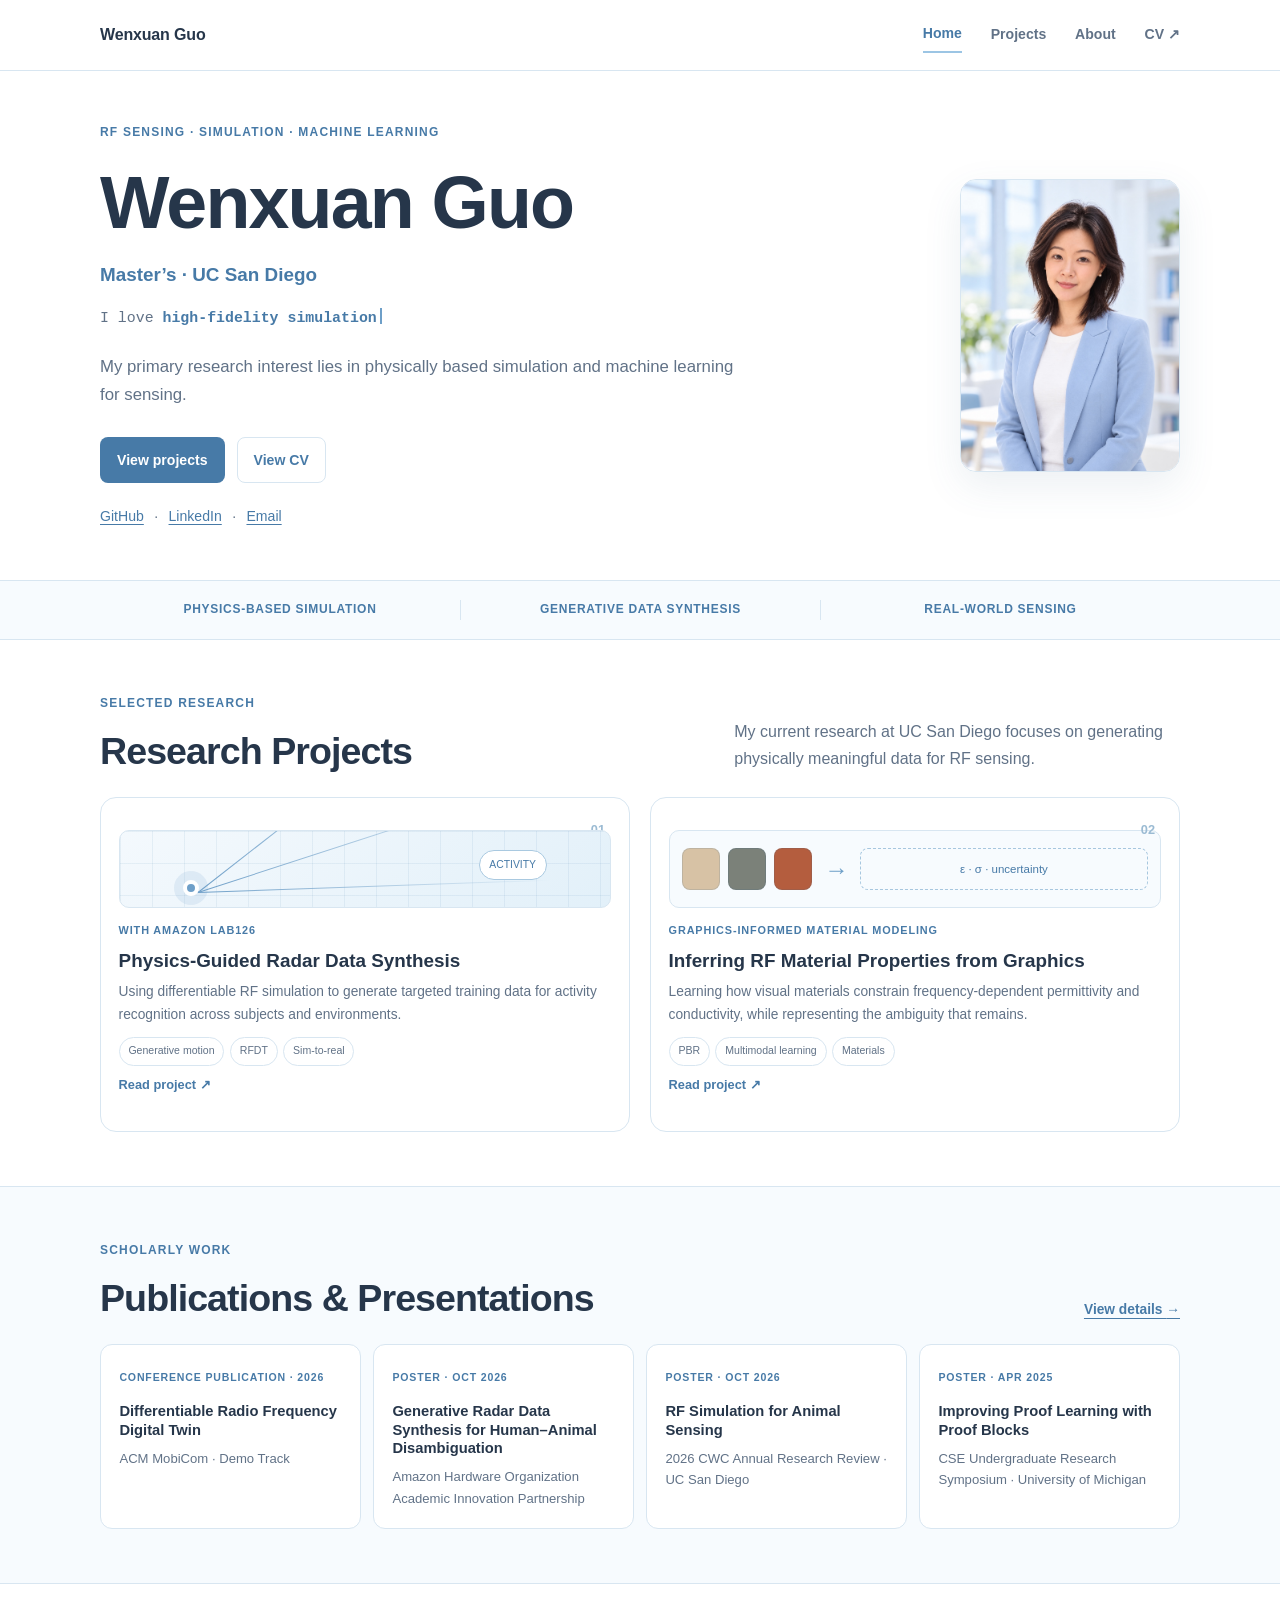
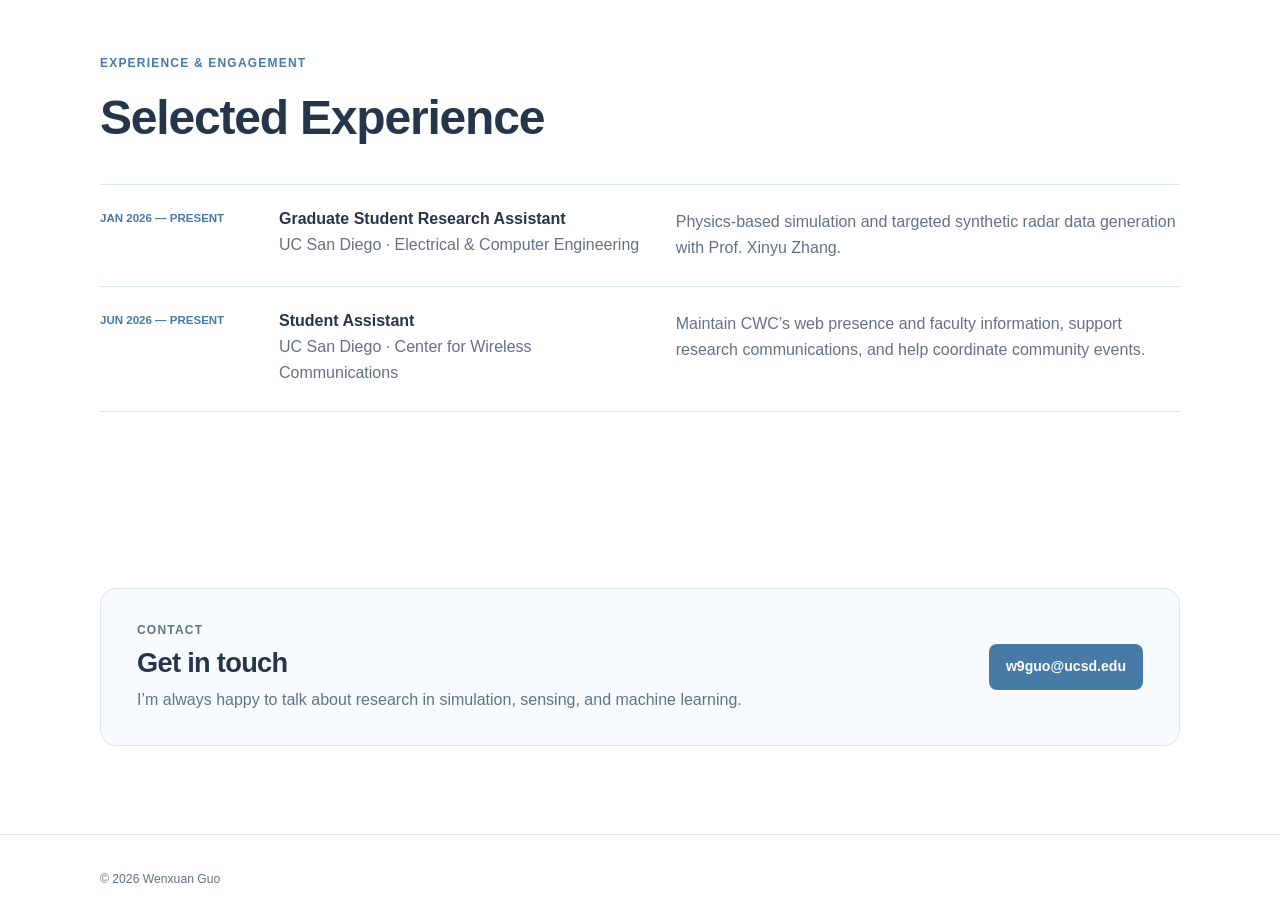
==== commit fe30d68e: "Compact portfolio and add project visuals" ====
--- a/index.html
+++ b/index.html
@@ -5,8 +5,8 @@
   <meta name="viewport" content="width=device-width, initial-scale=1">
   <meta name="description" content="Wenxuan Guo researches physically grounded simulation and machine learning for RF sensing at UC San Diego.">
   <title>Wenxuan Guo · RF Sensing &amp; Simulation</title>
-  <link rel="stylesheet" href="style.css?v=20261022-4">
-  <script src="script.js?v=20261022-4" defer></script>
+  <link rel="stylesheet" href="style.css?v=20261022-5">
+  <script src="script.js?v=20261022-5" defer></script>
 </head>
 <body>
   <a class="skip-link" href="#main">Skip to content</a>
@@ -28,9 +28,9 @@
       <div class="hero-copy reveal">
         <p class="eyebrow">RF sensing · simulation · machine learning</p>
         <h1>Wenxuan Guo</h1>
-        <p class="hero-role">Master’s Student</p>
+        <p class="hero-role">Master’s · UC San Diego</p>
         <p class="typewriter-line" aria-label="I love high-fidelity simulation, physics-guided learning, and targeted data synthesis."><span aria-hidden="true">I love <strong data-typewriter>high-fidelity simulation.</strong><i class="typewriter-caret"></i></span></p>
-        <p class="hero-lede">I study how physical simulation can help machine learning systems learn when real sensor data are scarce, costly, or difficult to collect.</p>
+        <p class="hero-lede">My primary research interest lies in physically based simulation and machine learning for sensing.</p>
         <div class="hero-actions">
           <a class="button button-primary" href="projects.html">View projects</a>
           <a class="button button-ghost" href="assets/Wenxuan_Guo_CV.pdf" target="_blank" rel="noopener">View CV</a>
@@ -42,13 +42,13 @@
         </div>
       </div>
       <div class="portrait-wrap reveal" aria-label="Portrait of Wenxuan Guo">
-        <img class="portrait" src="assets/profile-professional-light.jpg" alt="Wenxuan Guo, computer science researcher">
+        <img class="portrait" src="assets/profile-professional-airy.jpg" alt="Wenxuan Guo, computer science researcher">
       </div>
     </section>
 
     <section class="signal-strip" aria-label="Research areas"><div class="section-shell signal-row"><span>Physics-based simulation</span><span>Generative data synthesis</span><span>Real-world sensing</span></div></section>
 
-    <section class="section-shell section-block" id="research">
+    <section class="section-shell section-block compact-section" id="research">
       <div class="section-heading reveal"><div><p class="eyebrow">Selected research</p><h2>Research Projects</h2></div><p>My current research at UC San Diego focuses on generating physically meaningful data for RF sensing.</p></div>
       <div class="featured-grid">
         <a class="feature-card feature-card-dark reveal" href="projects.html#radar-synthesis">
@@ -68,7 +68,7 @@
       </div>
     </section>
 
-    <section class="outputs-section"><div class="section-shell section-block">
+    <section class="outputs-section"><div class="section-shell section-block compact-section">
       <div class="section-heading reveal"><div><p class="eyebrow">Scholarly work</p><h2>Publications &amp; Presentations</h2></div><a class="text-link" href="projects.html#publications">View details <span aria-hidden="true">→</span></a></div>
       <div class="output-grid">
         <article class="output-card reveal"><span class="output-type">Conference publication · 2026</span><h3>Differentiable Radio Frequency Digital Twin</h3><p>ACM MobiCom · Demo Track</p></article>
--- a/style.css
+++ b/style.css
@@ -39,7 +39,7 @@
 h1 em, h2 em { color: inherit; font-style: normal; }
 .eyebrow { margin: 0 0 .9rem; color: var(--blue-dark); font-size: .75rem; font-weight: 750; letter-spacing: .1em; text-transform: uppercase; }
 
-.hero { min-height: 555px; padding-block: 68px; display: grid; grid-template-columns: 1fr 240px; align-items: center; gap: 85px; }
+.hero { min-height: 500px; padding-block: 52px; display: grid; grid-template-columns: 1fr 240px; align-items: center; gap: 85px; }
 .hero h1 { margin-bottom: .6rem; font-size: clamp(3rem, 6vw, 4.6rem); font-weight: 700; }
 .hero-role { margin-bottom: 1.45rem; color: var(--blue-dark); font-size: 1.18rem; font-weight: 600; }
 .typewriter-line { min-height: 1.7rem; margin: -.45rem 0 1.25rem; color: var(--muted); font: .93rem/1.7 ui-monospace, SFMono-Regular, Menlo, Monaco, Consolas, monospace; }
@@ -60,11 +60,14 @@
 .portrait { width: 100%; aspect-ratio: 3 / 4; border: 1px solid var(--line); border-radius: 16px; object-fit: cover; object-position: center center; box-shadow: var(--shadow); }
 
 .signal-strip { border-block: 1px solid var(--line); background: var(--blue-pale); }
-.signal-row { min-height: 72px; display: grid; grid-template-columns: repeat(3, 1fr); align-items: center; }
+.signal-row { min-height: 58px; display: grid; grid-template-columns: repeat(3, 1fr); align-items: center; }
 .signal-row span { color: var(--blue-dark); font-size: .75rem; font-weight: 700; letter-spacing: .06em; text-align: center; text-transform: uppercase; }
 .signal-row span + span { border-left: 1px solid var(--line); }
 
 .section-block { padding-block: 88px; }
+.compact-section { padding-block: 54px; }
+.compact-section .section-heading { margin-bottom: 1.35rem; }
+.compact-section .section-heading h2 { font-size: clamp(1.8rem,3vw,2.35rem); }
 .section-heading { margin-bottom: 2.25rem; display: grid; grid-template-columns: 1fr minmax(280px, .75fr); align-items: end; gap: 2.5rem; }
 .section-heading.compact { grid-template-columns: 1fr; }
 .section-heading h2 { margin: 0; font-size: clamp(2rem, 4vw, 3rem); font-weight: 650; }
@@ -72,27 +75,27 @@
 .text-link { justify-self: end; color: var(--blue-dark); font-size: .86rem; font-weight: 650; text-underline-offset: 4px; }
 
 .featured-grid { display: grid; grid-template-columns: repeat(2, minmax(0,1fr)); gap: 1.25rem; }
-.feature-card { position: relative; min-height: 520px; padding: 1.6rem; border: 1px solid var(--line); border-radius: var(--radius); background: white; color: var(--ink); text-decoration: none; transition: border-color .2s ease, box-shadow .2s ease; }
+.feature-card { position: relative; min-height: 335px; padding: 1.1rem; border: 1px solid var(--line); border-radius: var(--radius); background: white; color: var(--ink); text-decoration: none; transition: border-color .2s ease, box-shadow .2s ease; }
 .feature-card:hover { border-color: #aacde6; box-shadow: var(--shadow); }
 .feature-card-dark, .feature-card-light { background: white; color: var(--ink); }
-.feature-card h3 { margin-bottom: .9rem; font-size: 1.65rem; font-weight: 650; }
-.feature-card > p:not(.card-kicker) { color: var(--muted); }
+.feature-card h3 { margin-bottom: .5rem; font-size: 1.18rem; font-weight: 650; }
+.feature-card > p:not(.card-kicker) { margin-bottom: .55rem; color: var(--muted); font-size: .86rem; }
 .feature-index { position: absolute; top: 1.35rem; right: 1.5rem; color: #9bbbd3; font-size: .8rem; font-weight: 700; }
-.feature-visual, .material-swatch { height: 170px; margin: 28px 0 25px; border-radius: 12px; }
+.feature-visual, .material-swatch { height: 78px; margin: 15px 0 14px; border-radius: 10px; }
 .radar-visual { position: relative; overflow: hidden; border: 1px solid var(--line); background: linear-gradient(145deg, #f4f9fd, #e2f0f9); }
 .radar-visual::before { content: ""; position: absolute; inset: 0; background-image: linear-gradient(rgba(89,142,184,.1) 1px, transparent 1px), linear-gradient(90deg, rgba(89,142,184,.1) 1px, transparent 1px); background-size: 32px 32px; }
 .radar-origin { position: absolute; left: 13%; bottom: 15%; width: 16px; height: 16px; border: 4px solid white; border-radius: 50%; background: var(--blue); box-shadow: 0 0 0 9px rgba(110,159,200,.14); }
 .radar-ray { position: absolute; left: 16%; bottom: 19%; width: 72%; height: 1px; background: linear-gradient(90deg, var(--blue), transparent); transform-origin: left center; }
 .ray-a { transform: rotate(-38deg); }.ray-b { transform: rotate(-18deg); }.ray-c { transform: rotate(-2deg); }
 .radar-target { position: absolute; right: 13%; top: 24%; padding: .35rem .6rem; border: 1px solid #a9c9e0; border-radius: 999px; background: white; color: var(--blue-dark); font-size: .65rem; text-transform: uppercase; }
-.material-swatch { padding: 1.5rem; display: grid; grid-template-columns: repeat(3, 45px) 40px minmax(120px,1fr); align-items: center; justify-content: center; gap: 10px; border: 1px solid var(--line); background: var(--blue-pale); }
-.material-swatch > span { height: 72px; border: 1px solid rgba(60,100,130,.16); border-radius: 9px; background: var(--swatch); }
+.material-swatch { padding: .8rem; display: grid; grid-template-columns: repeat(3, 38px) 32px minmax(100px,1fr); align-items: center; justify-content: center; gap: 8px; border: 1px solid var(--line); background: var(--blue-pale); }
+.material-swatch > span { height: 42px; border: 1px solid rgba(60,100,130,.16); border-radius: 8px; background: var(--swatch); }
 .material-arrow { color: var(--blue); font-size: 1.5rem; text-align: center; }
-.rf-label { min-height: 72px; display: flex; align-items: center; justify-content: center; border: 1px dashed #a7c7df; border-radius: 9px; color: var(--blue-dark); font-size: .85rem; text-align: center; }
+.rf-label { min-height: 42px; display: flex; align-items: center; justify-content: center; border: 1px dashed #a7c7df; border-radius: 8px; color: var(--blue-dark); font-size: .72rem; text-align: center; }
 .card-kicker { margin-bottom: .55rem; color: var(--blue-dark); font-size: .68rem; font-weight: 750; letter-spacing: .08em; text-transform: uppercase; }
-.card-meta { display: flex; flex-wrap: wrap; gap: .4rem; margin-top: 1.15rem; }
+.card-meta { display: flex; flex-wrap: wrap; gap: .35rem; margin-top: .65rem; }
 .card-meta span { padding: .3rem .55rem; border: 1px solid var(--line); border-radius: 999px; color: var(--muted); font-size: .66rem; }
-.card-link { display: inline-block; margin-top: 1.2rem; color: var(--blue-dark); font-size: .84rem; font-weight: 700; }
+.card-link { display: inline-block; margin-top: .5rem; color: var(--blue-dark); font-size: .8rem; font-weight: 700; }
 
 .experience-section { padding-top: 70px; }
 .experience-list { border-top: 1px solid var(--line); }
@@ -103,9 +106,9 @@
 .experience-detail { max-width: 500px; }
 
 .outputs-section { background: var(--blue-pale); border-block: 1px solid var(--line); }
-.output-grid { display: grid; grid-template-columns: repeat(2, minmax(0,1fr)); gap: 1rem; }
-.output-card { min-height: 190px; padding: 1.45rem; border: 1px solid var(--line); border-radius: 12px; background: white; }
-.output-card h3 { margin: 1.1rem 0 .7rem; font-size: 1.05rem; }
+.output-grid { display: grid; grid-template-columns: repeat(4, minmax(0,1fr)); gap: .75rem; }
+.output-card { min-height: 155px; padding: 1.15rem; border: 1px solid var(--line); border-radius: 12px; background: white; }
+.output-card h3 { margin: .8rem 0 .55rem; font-size: .92rem; }
 .output-card p { margin-bottom: 0; color: var(--muted); font-size: .82rem; }
 .output-type { color: var(--blue-dark); font-size: .66rem; font-weight: 750; letter-spacing: .08em; text-transform: uppercase; }
 
@@ -133,11 +136,12 @@
 .project-points li { position: relative; padding: .65rem 0 .65rem 1.35rem; border-top: 1px solid var(--line); color: var(--muted); font-size: .86rem; }
 .project-points li::before { content: "•"; position: absolute; left: .2rem; color: var(--blue); }
 .project-figure { margin: 0; align-self: center; }
-.project-figure img { width: 100%; aspect-ratio: 1.32 / 1; border: 1px solid var(--line); border-radius: 12px; object-fit: cover; }
+.project-figure img { width: 100%; height: auto; border: 1px solid var(--line); border-radius: 12px; object-fit: contain; }
 .project-figure figcaption { margin-top: .65rem; color: var(--muted); font-size: .7rem; }
-.pipeline { grid-column: 1 / -1; padding-top: 1.5rem; display: flex; align-items: center; justify-content: space-between; gap: .65rem; border-top: 1px solid var(--line); }
-.pipeline span { padding: .45rem .6rem; border: 1px solid var(--line); border-radius: 7px; color: var(--muted); font-size: .64rem; font-weight: 650; text-align: center; }
-.pipeline i { color: var(--blue); font-style: normal; }
+.project-gallery { align-self: center; display: grid; gap: 1rem; }
+.project-gallery-two .project-figure:first-child img { aspect-ratio: 1.73 / 1; }
+.project-gallery-two .project-figure:last-child { width: 72%; justify-self: center; }
+.material-figure img { background: white; }
 
 .other-projects-grid { display: grid; grid-template-columns: repeat(2,minmax(0,1fr)); gap: 1.25rem; }
 .other-project { padding: 1.6rem; border: 1px solid var(--line); border-radius: var(--radius); background: white; }
@@ -150,6 +154,8 @@
 .proof-mark { gap: .45rem; }
 .proof-mark span { padding: .45rem .55rem; border: 1px solid #b9d6e9; border-radius: 7px; color: var(--blue-dark); font-size: .62rem; }
 .proof-mark span + span::before { content: "→"; margin-right: .45rem; color: var(--blue); }
+.other-project-featured { display: grid; grid-template-columns: 1.08fr .92fr; gap: 2rem; align-items: center; }
+.other-project-illustration { width: 100%; border: 1px solid var(--line); border-radius: 12px; }
 
 .publication-list { border-top: 1px solid var(--line); }
 .publication-row { padding: 1.35rem 0; display: grid; grid-template-columns: 48px minmax(0,1fr) 65px; gap: 1rem; align-items: start; border-bottom: 1px solid var(--line); }
@@ -199,11 +205,13 @@
   .hero { min-height: auto; grid-template-columns: 1fr 210px; gap: 45px; }
   .portrait-wrap { width: 195px; }
   .section-heading { grid-template-columns: 1fr; gap: .8rem; }
+  .output-grid { grid-template-columns: repeat(2, minmax(0,1fr)); }
   .text-link { justify-self: start; }
   .experience-row { grid-template-columns: 135px 1fr; }
   .experience-detail { grid-column: 2; }
   .project-detail { grid-template-columns: 1fr; }
   .project-figure { order: -1; }
+  .other-project-featured { grid-template-columns: 1fr; }
   .about-hero { grid-template-columns: 185px 1fr; gap: 45px; }
   .research-perspective { grid-template-columns: 1fr 1fr; }
   .research-perspective > div { grid-column: 1 / -1; }
@@ -232,8 +240,7 @@
   .footer-row { min-height: 100px; align-items: flex-start; justify-content: center; flex-direction: column; gap: .2rem; }
   .page-hero { padding-block: 58px 45px; }
   .project-detail { width: calc(100% - 30px); padding: 1.3rem; }
-  .pipeline { flex-wrap: wrap; justify-content: center; }
-  .pipeline i { transform: rotate(90deg); }
+  .project-gallery-two .project-figure:last-child { width: 100%; }
   .publication-row { grid-template-columns: 38px 1fr; }
   .pub-kind { display: none; }
   .about-hero { padding-block: 55px 70px; grid-template-columns: 1fr; gap: 35px; }
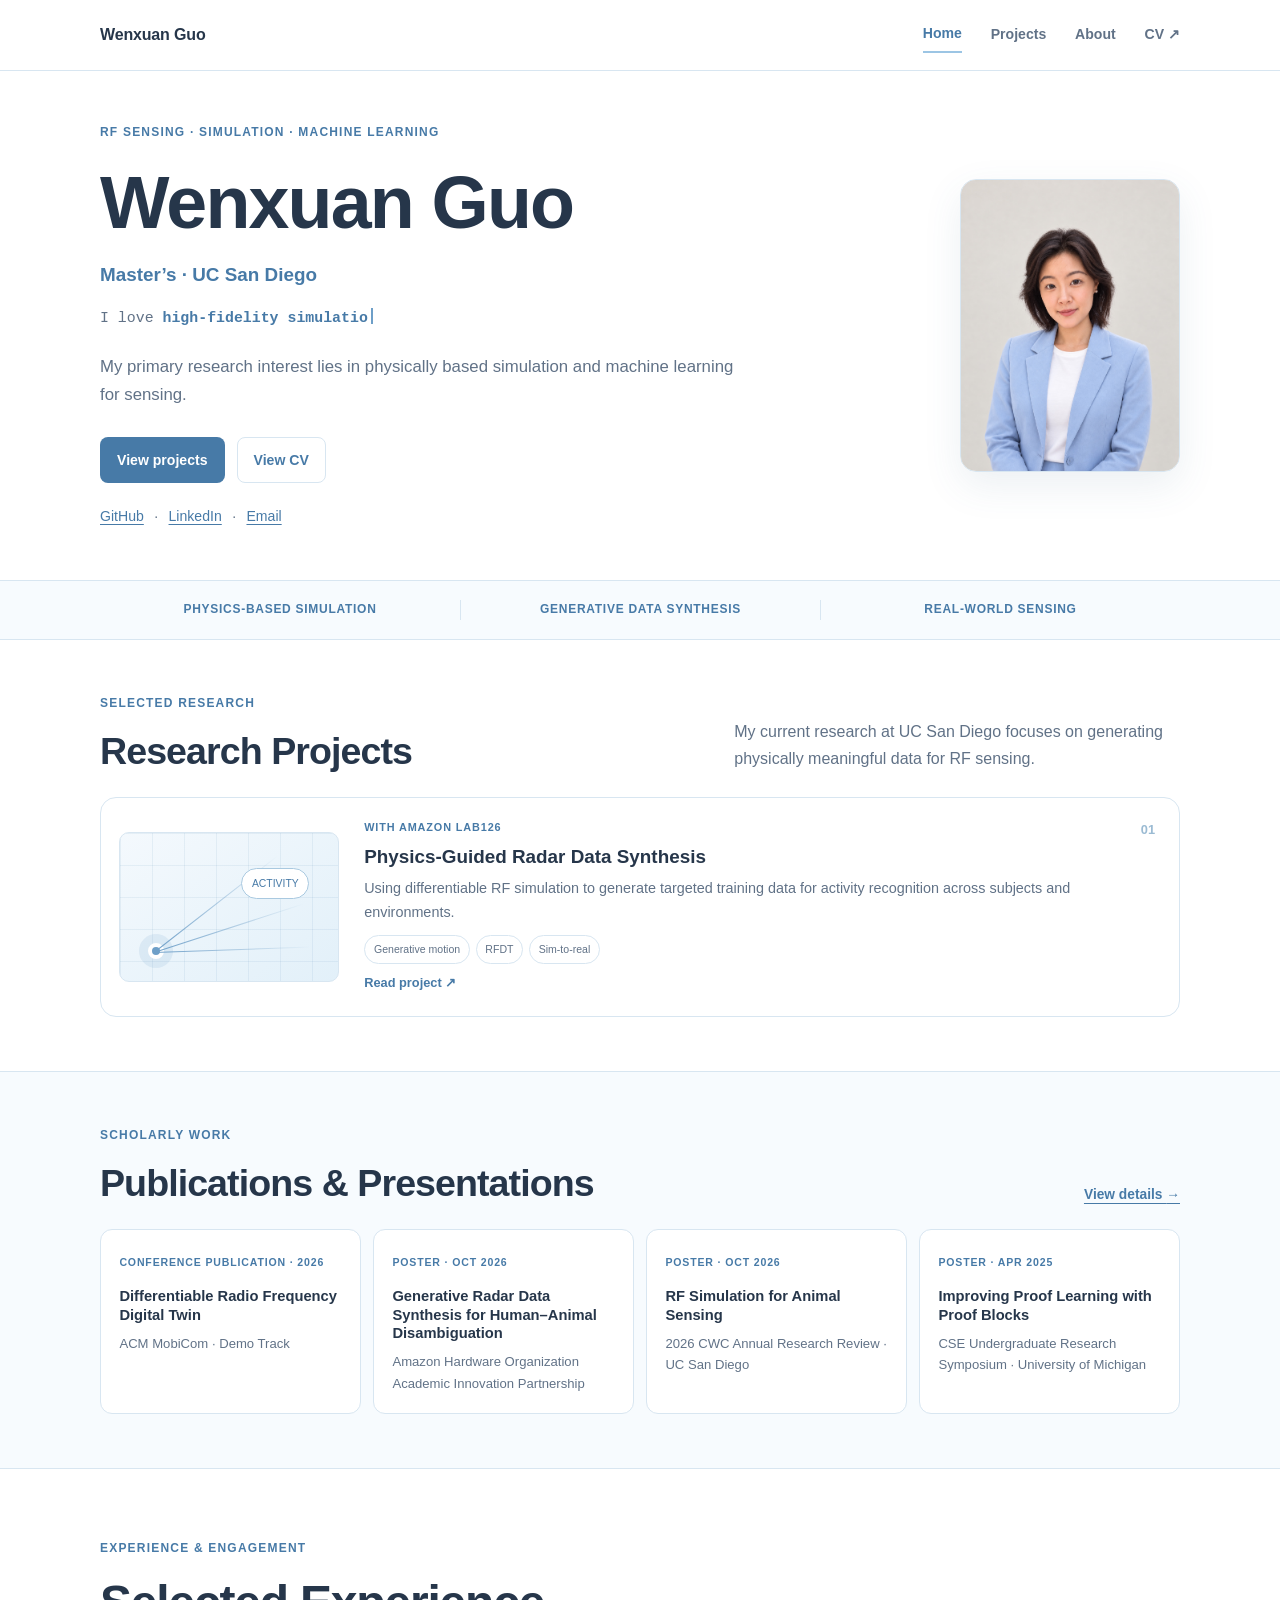
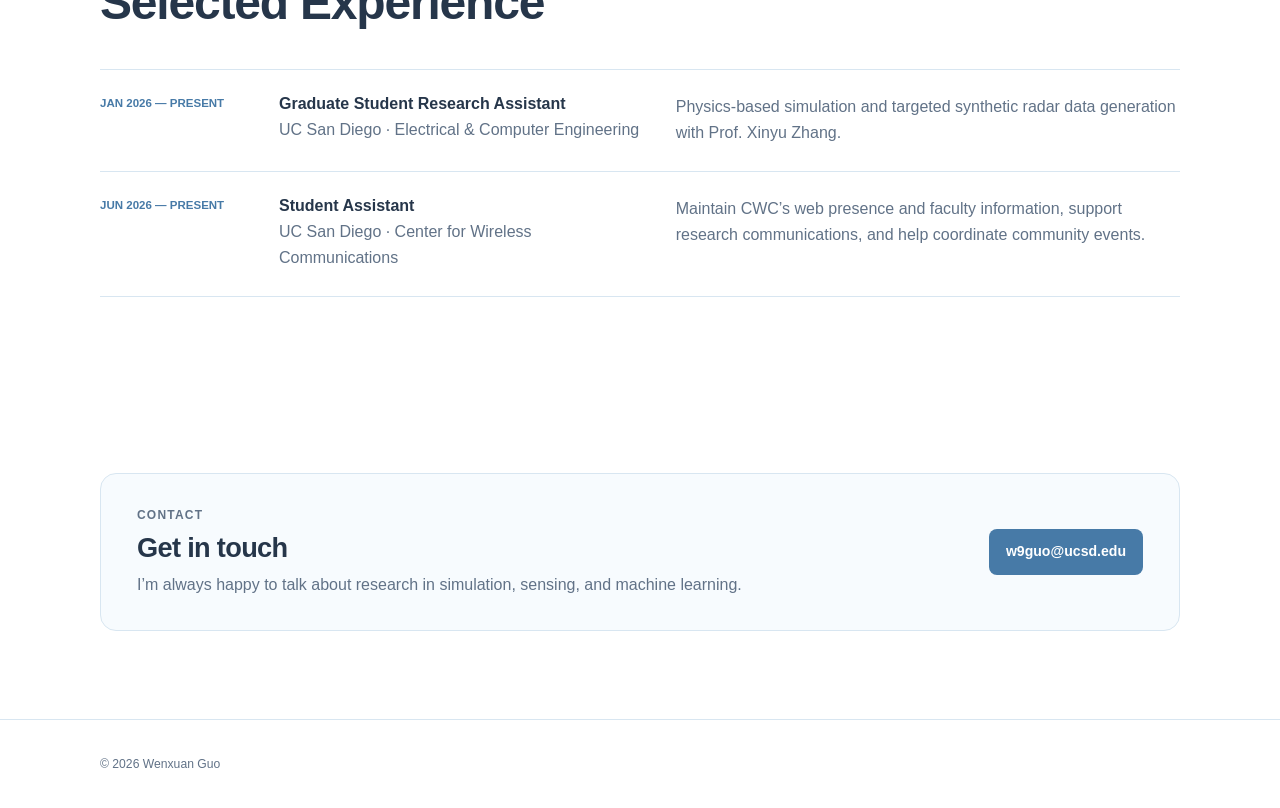
==== commit d1e86572: "Hide in-progress material project and refine portrait" ====
--- a/index.html
+++ b/index.html
@@ -5,8 +5,8 @@
   <meta name="viewport" content="width=device-width, initial-scale=1">
   <meta name="description" content="Wenxuan Guo researches physically grounded simulation and machine learning for RF sensing at UC San Diego.">
   <title>Wenxuan Guo · RF Sensing &amp; Simulation</title>
-  <link rel="stylesheet" href="style.css?v=20261022-5">
-  <script src="script.js?v=20261022-5" defer></script>
+  <link rel="stylesheet" href="style.css?v=20261022-6">
+  <script src="script.js?v=20261022-6" defer></script>
 </head>
 <body>
   <a class="skip-link" href="#main">Skip to content</a>
@@ -42,7 +42,7 @@
         </div>
       </div>
       <div class="portrait-wrap reveal" aria-label="Portrait of Wenxuan Guo">
-        <img class="portrait" src="assets/profile-professional-airy.jpg" alt="Wenxuan Guo, computer science researcher">
+        <img class="portrait" src="assets/profile-professional-studio-warm.jpg" alt="Wenxuan Guo, computer science researcher">
       </div>
     </section>
 
@@ -50,20 +50,13 @@
 
     <section class="section-shell section-block compact-section" id="research">
       <div class="section-heading reveal"><div><p class="eyebrow">Selected research</p><h2>Research Projects</h2></div><p>My current research at UC San Diego focuses on generating physically meaningful data for RF sensing.</p></div>
-      <div class="featured-grid">
-        <a class="feature-card feature-card-dark reveal" href="projects.html#radar-synthesis">
+      <div class="featured-grid single-project">
+        <a class="feature-card feature-card-single reveal" href="projects.html#radar-synthesis">
           <div class="feature-index">01</div>
           <div class="feature-visual radar-visual" aria-hidden="true"><div class="radar-origin"></div><div class="radar-ray ray-a"></div><div class="radar-ray ray-b"></div><div class="radar-ray ray-c"></div><div class="radar-target">activity</div></div>
-          <p class="card-kicker">With Amazon Lab126</p><h3>Physics-Guided Radar Data Synthesis</h3>
+          <div class="feature-card-copy"><p class="card-kicker">With Amazon Lab126</p><h3>Physics-Guided Radar Data Synthesis</h3>
           <p>Using differentiable RF simulation to generate targeted training data for activity recognition across subjects and environments.</p>
-          <div class="card-meta"><span>Generative motion</span><span>RFDT</span><span>Sim-to-real</span></div><span class="card-link">Read project <span aria-hidden="true">↗</span></span>
-        </a>
-        <a class="feature-card feature-card-light reveal" href="projects.html#graphics-rf">
-          <div class="feature-index">02</div>
-          <div class="material-swatch" aria-hidden="true"><span style="--swatch:#d7c2a5"></span><span style="--swatch:#7b8179"></span><span style="--swatch:#b45d3e"></span><div class="material-arrow">→</div><div class="rf-label">ε · σ · uncertainty</div></div>
-          <p class="card-kicker">Graphics-informed material modeling</p><h3>Inferring RF Material Properties from Graphics</h3>
-          <p>Learning how visual materials constrain frequency-dependent permittivity and conductivity, while representing the ambiguity that remains.</p>
-          <div class="card-meta"><span>PBR</span><span>Multimodal learning</span><span>Materials</span></div><span class="card-link">Read project <span aria-hidden="true">↗</span></span>
+          <div class="card-meta"><span>Generative motion</span><span>RFDT</span><span>Sim-to-real</span></div><span class="card-link">Read project <span aria-hidden="true">↗</span></span></div>
         </a>
       </div>
     </section>
--- a/style.css
+++ b/style.css
@@ -75,7 +75,11 @@
 .text-link { justify-self: end; color: var(--blue-dark); font-size: .86rem; font-weight: 650; text-underline-offset: 4px; }
 
 .featured-grid { display: grid; grid-template-columns: repeat(2, minmax(0,1fr)); gap: 1.25rem; }
+.featured-grid.single-project { grid-template-columns: 1fr; }
 .feature-card { position: relative; min-height: 335px; padding: 1.1rem; border: 1px solid var(--line); border-radius: var(--radius); background: white; color: var(--ink); text-decoration: none; transition: border-color .2s ease, box-shadow .2s ease; }
+.feature-card-single { min-height: 220px; display: grid; grid-template-columns: 220px minmax(0,1fr); align-items: center; gap: 1.6rem; }
+.feature-card-single .feature-visual { height: 150px; margin: 0; }
+.feature-card-copy > p:not(.card-kicker) { margin-bottom: .55rem; color: var(--muted); font-size: .9rem; }
 .feature-card:hover { border-color: #aacde6; box-shadow: var(--shadow); }
 .feature-card-dark, .feature-card-light { background: white; color: var(--ink); }
 .feature-card h3 { margin-bottom: .5rem; font-size: 1.18rem; font-weight: 650; }
@@ -232,6 +236,8 @@
   .section-block { padding-block: 65px; }
   .featured-grid, .other-projects-grid, .output-grid, .education-grid, .skills-grid { grid-template-columns: 1fr; }
   .feature-card { min-height: 0; }
+  .feature-card-single { grid-template-columns: 1fr; gap: .9rem; }
+  .feature-card-single .feature-visual { height: 90px; }
   .material-swatch { grid-template-columns: repeat(3,34px) 25px minmax(90px,1fr); padding: 1rem; gap: 6px; }
   .material-swatch > span, .rf-label { height: 60px; min-height: 60px; }
   .experience-row { grid-template-columns: 1fr; gap: .45rem; }
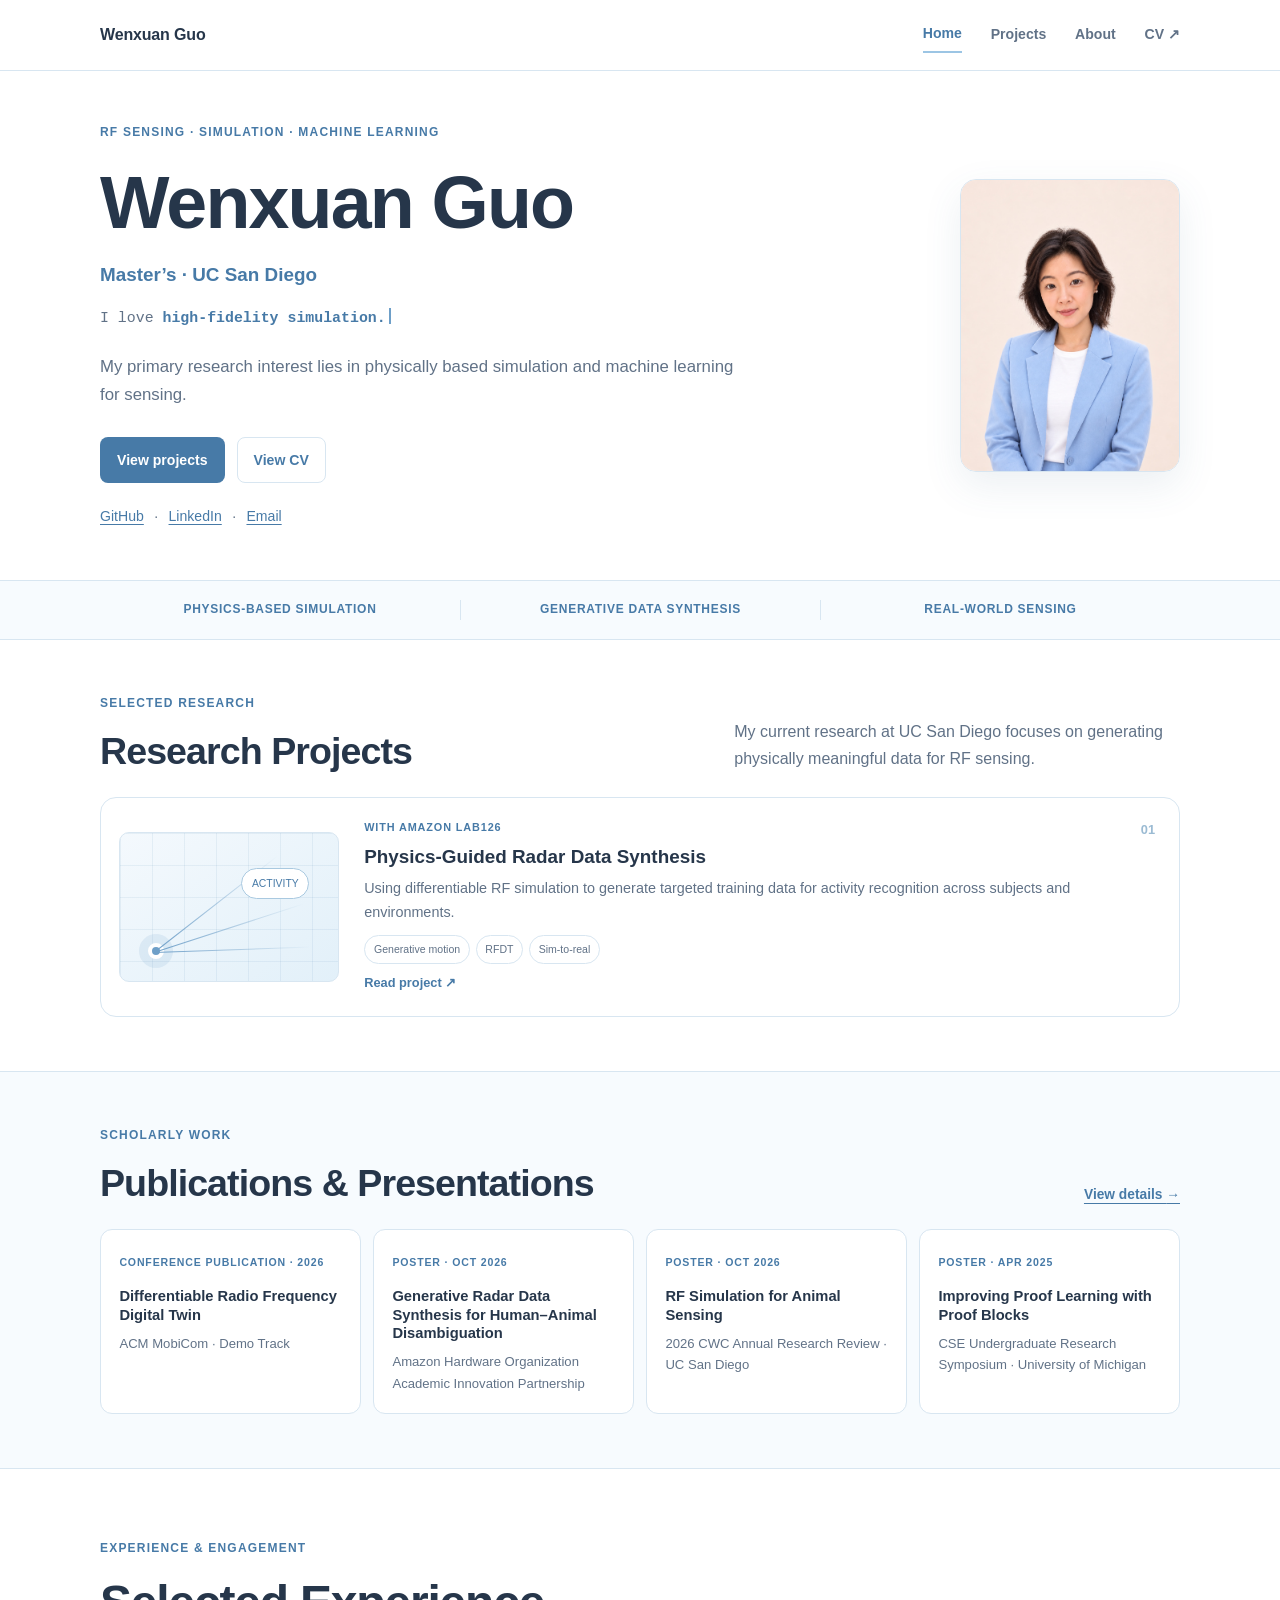
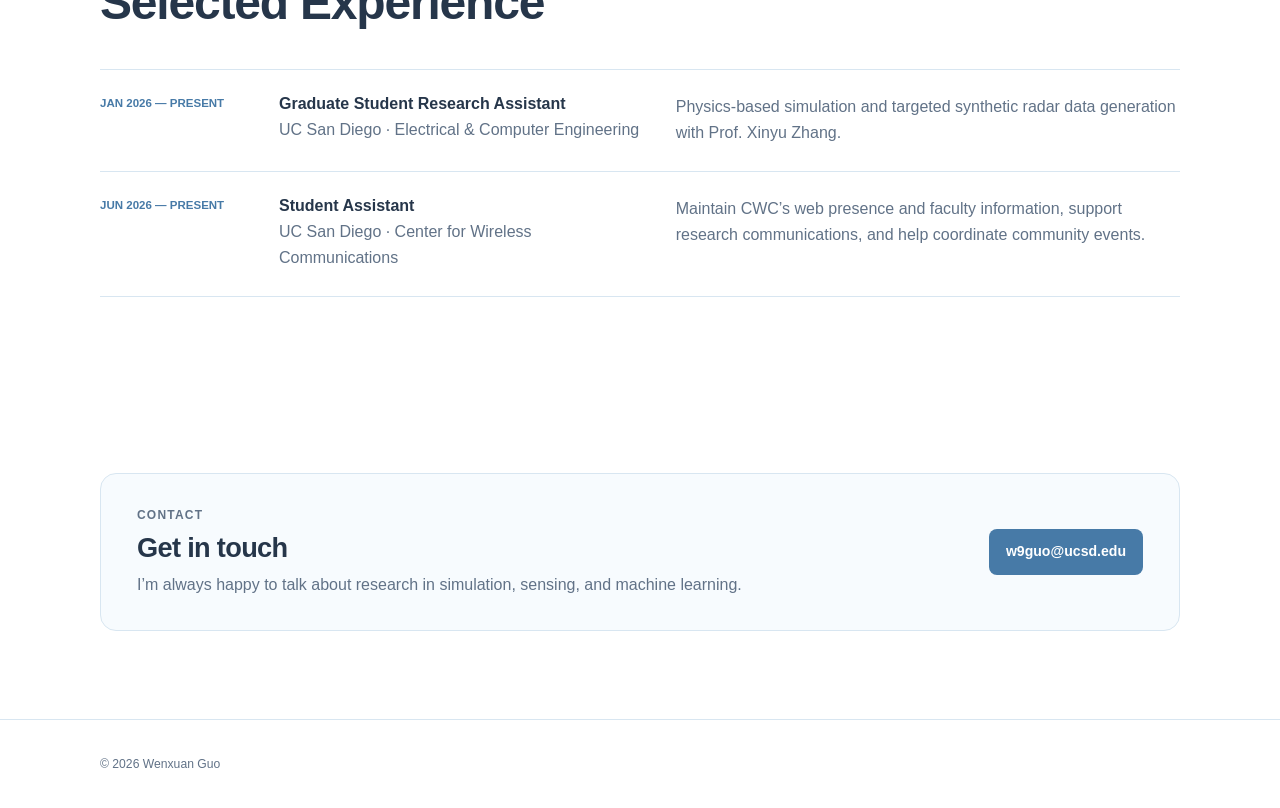
==== commit 50e0ef47: "Refine portrait with warm studio backdrop" ====
--- a/index.html
+++ b/index.html
@@ -42,7 +42,7 @@
         </div>
       </div>
       <div class="portrait-wrap reveal" aria-label="Portrait of Wenxuan Guo">
-        <img class="portrait" src="assets/profile-professional-studio-warm.jpg" alt="Wenxuan Guo, computer science researcher">
+        <img class="portrait" src="assets/profile-professional-apricot.jpg" alt="Wenxuan Guo, computer science researcher">
       </div>
     </section>
 
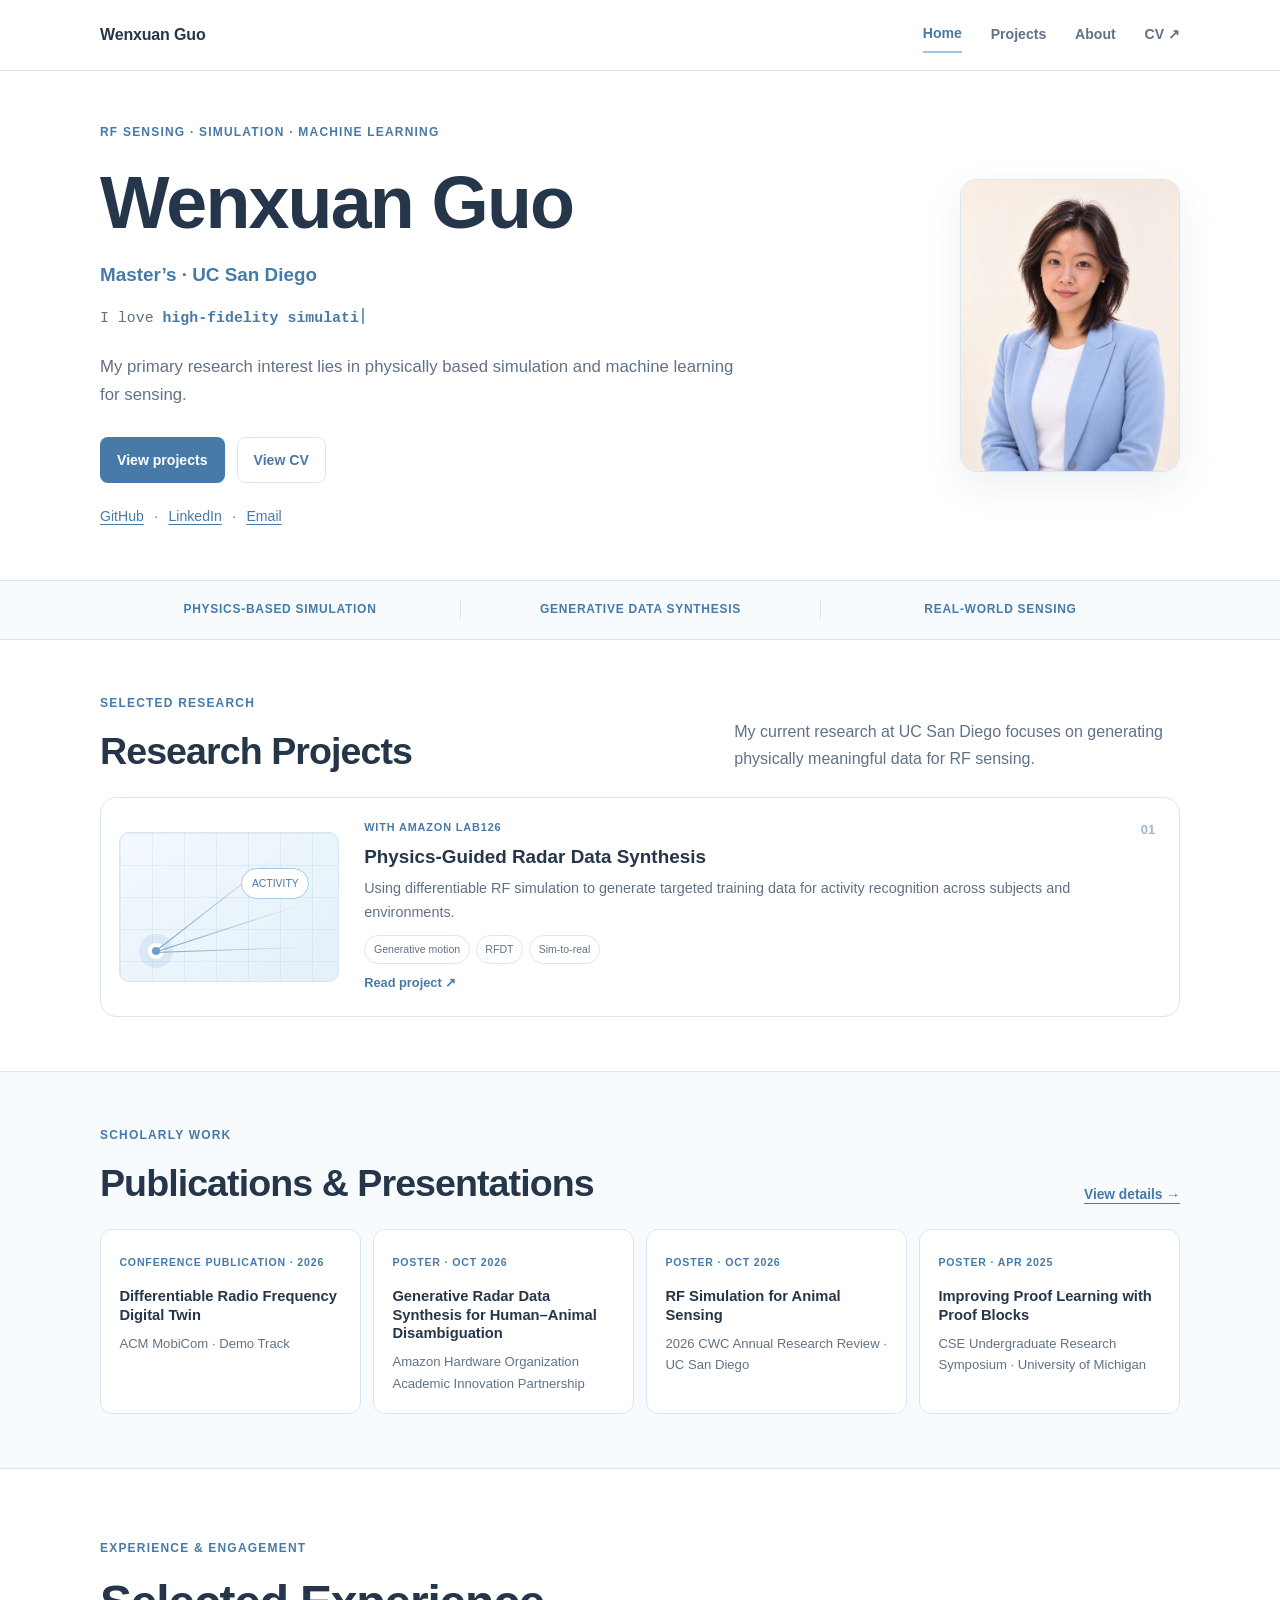
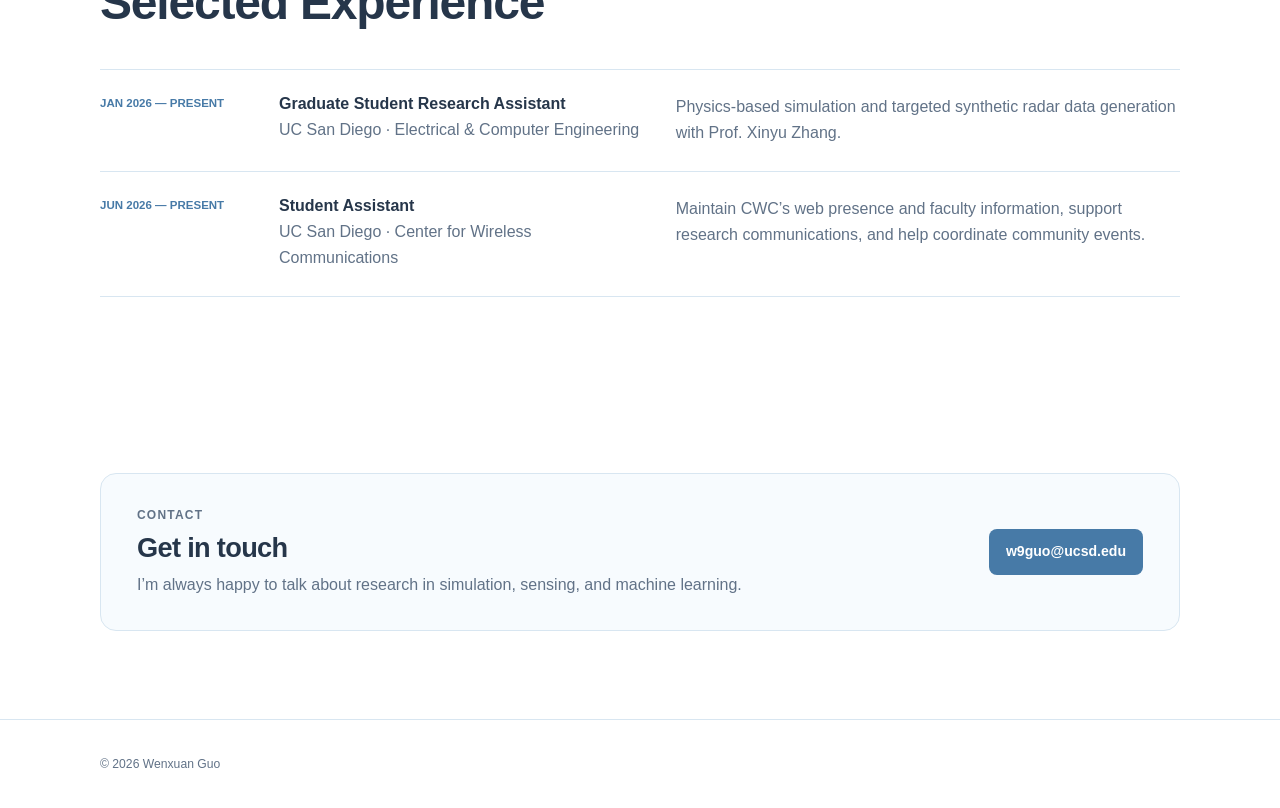
==== commit c0abf4f9: "Restore relaxed portrait pose" ====
--- a/index.html
+++ b/index.html
@@ -42,7 +42,7 @@
         </div>
       </div>
       <div class="portrait-wrap reveal" aria-label="Portrait of Wenxuan Guo">
-        <img class="portrait" src="assets/profile-professional-apricot.jpg" alt="Wenxuan Guo, computer science researcher">
+        <img class="portrait" src="assets/profile-professional-tilted.jpg" alt="Wenxuan Guo, computer science researcher">
       </div>
     </section>
 
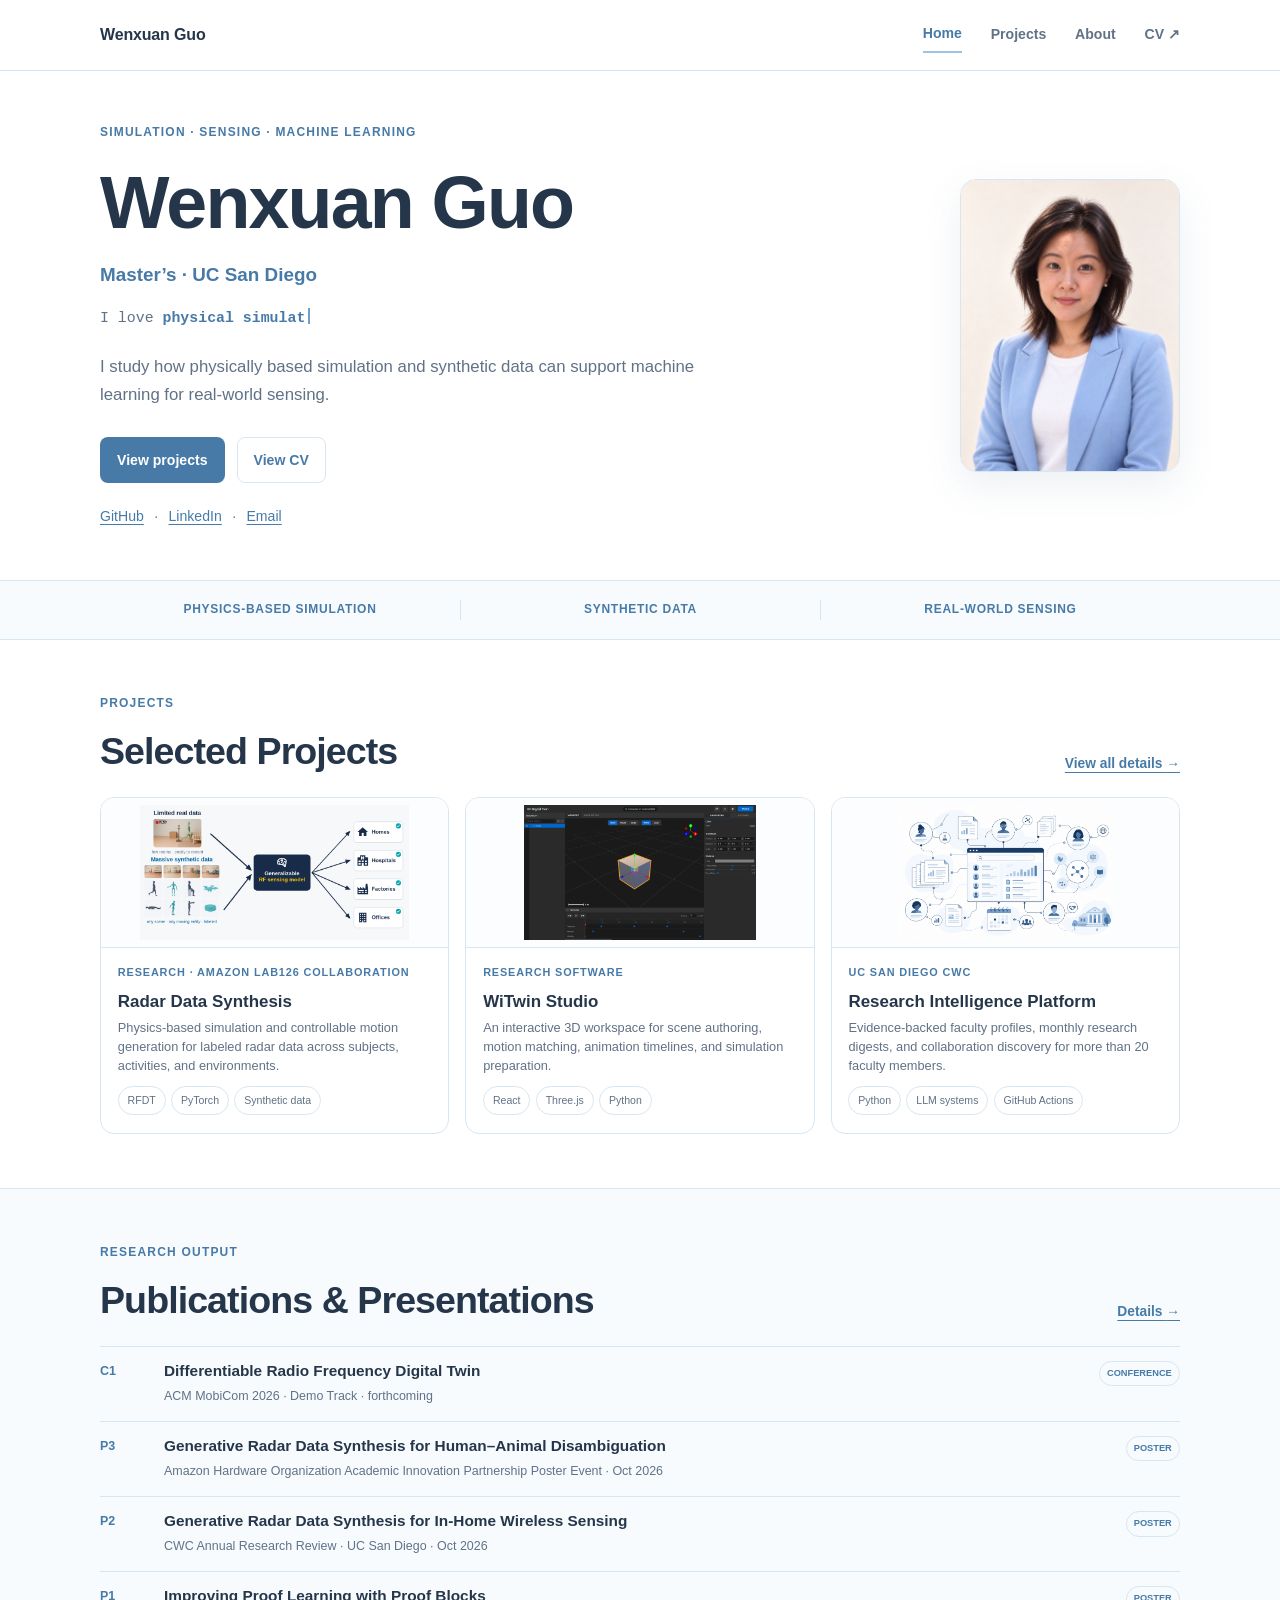
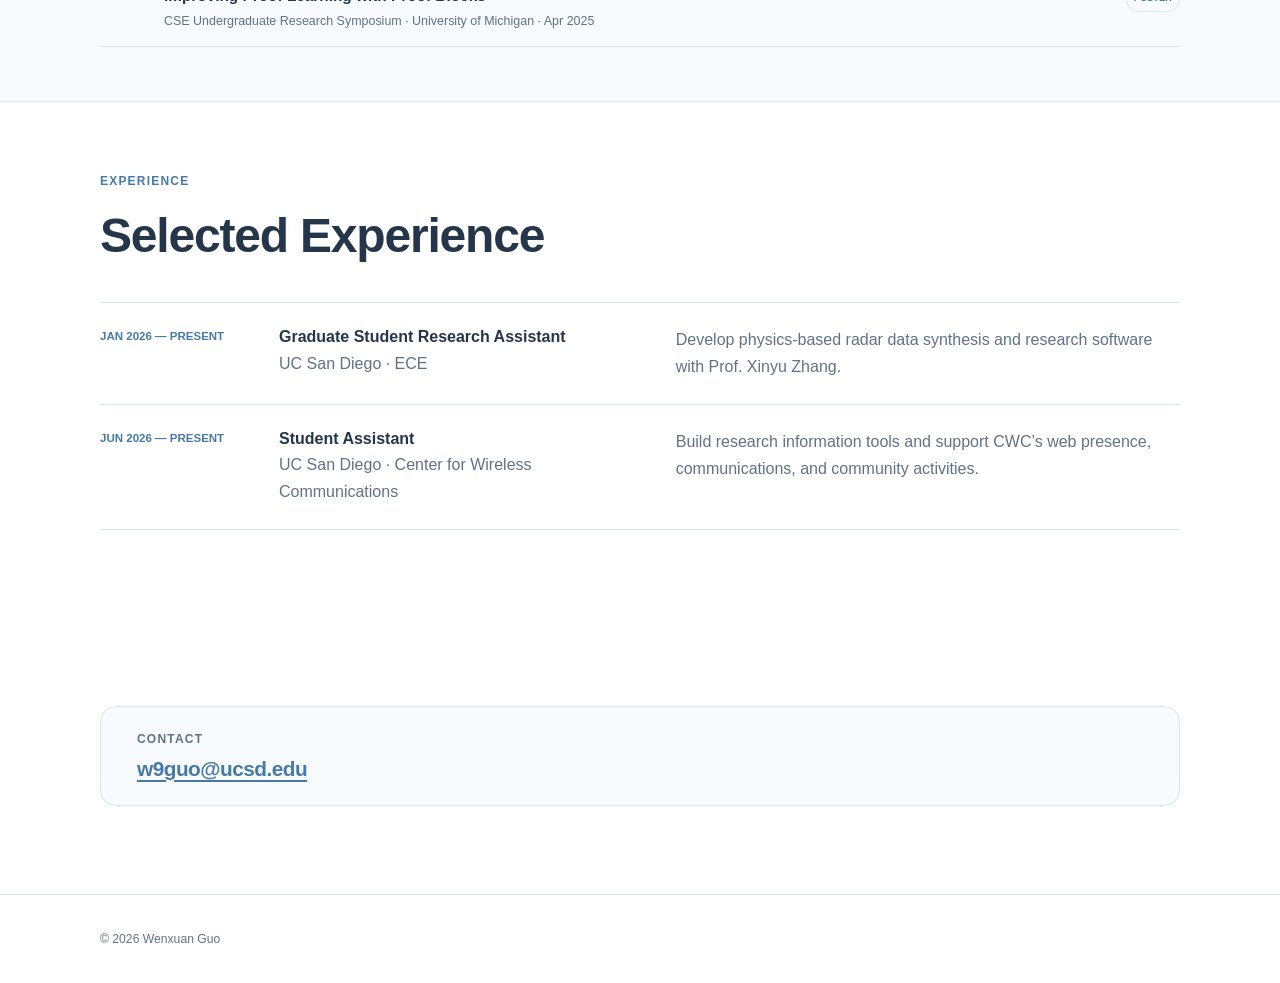
==== commit 3d30f832: "Restructure portfolio around selected projects" ====
--- a/index.html
+++ b/index.html
@@ -3,10 +3,10 @@
 <head>
   <meta charset="utf-8">
   <meta name="viewport" content="width=device-width, initial-scale=1">
-  <meta name="description" content="Wenxuan Guo researches physically grounded simulation and machine learning for RF sensing at UC San Diego.">
-  <title>Wenxuan Guo · RF Sensing &amp; Simulation</title>
-  <link rel="stylesheet" href="style.css?v=20261022-6">
-  <script src="script.js?v=20261022-6" defer></script>
+  <meta name="description" content="Wenxuan Guo works on physics-based simulation, synthetic data, and machine learning for sensing at UC San Diego.">
+  <title>Wenxuan Guo · Simulation &amp; Sensing</title>
+  <link rel="stylesheet" href="style.css?v=20261023-1">
+  <script src="script.js?v=20261023-1" defer></script>
 </head>
 <body>
   <a class="skip-link" href="#main">Skip to content</a>
@@ -14,72 +14,54 @@
     <nav class="nav-shell" aria-label="Primary navigation">
       <a class="wordmark" href="index.html" aria-label="Wenxuan Guo home">Wenxuan Guo</a>
       <button class="nav-toggle" type="button" aria-expanded="false" aria-controls="nav-links">Menu</button>
-      <div class="nav-links" id="nav-links">
-        <a class="active" href="index.html">Home</a>
-        <a href="projects.html">Projects</a>
-        <a href="about.html">About</a>
-        <a href="assets/Wenxuan_Guo_CV.pdf" target="_blank" rel="noopener">CV <span aria-hidden="true">↗</span></a>
-      </div>
+      <div class="nav-links" id="nav-links"><a class="active" href="index.html">Home</a><a href="projects.html">Projects</a><a href="about.html">About</a><a href="assets/Wenxuan_Guo_CV.pdf" target="_blank" rel="noopener">CV <span aria-hidden="true">↗</span></a></div>
     </nav>
   </header>
 
   <main id="main">
     <section class="hero section-shell">
       <div class="hero-copy reveal">
-        <p class="eyebrow">RF sensing · simulation · machine learning</p>
+        <p class="eyebrow">Simulation · sensing · machine learning</p>
         <h1>Wenxuan Guo</h1>
         <p class="hero-role">Master’s · UC San Diego</p>
-        <p class="typewriter-line" aria-label="I love high-fidelity simulation, physics-guided learning, and targeted data synthesis."><span aria-hidden="true">I love <strong data-typewriter>high-fidelity simulation.</strong><i class="typewriter-caret"></i></span></p>
-        <p class="hero-lede">My primary research interest lies in physically based simulation and machine learning for sensing.</p>
-        <div class="hero-actions">
-          <a class="button button-primary" href="projects.html">View projects</a>
-          <a class="button button-ghost" href="assets/Wenxuan_Guo_CV.pdf" target="_blank" rel="noopener">View CV</a>
-        </div>
-        <div class="social-row" aria-label="External profiles">
-          <a href="https://github.com/wendyguo2002" target="_blank" rel="noopener">GitHub</a><span>·</span>
-          <a href="https://www.linkedin.com/in/wenxuan-guo-a4ba72265/" target="_blank" rel="noopener">LinkedIn</a><span>·</span>
-          <a href="mailto:w9guo@ucsd.edu">Email</a>
-        </div>
+        <p class="typewriter-line" aria-label="I love physical simulation, synthetic data, and sensing systems."><span aria-hidden="true">I love <strong data-typewriter>physical simulation.</strong><i class="typewriter-caret"></i></span></p>
+        <p class="hero-lede">I study how physically based simulation and synthetic data can support machine learning for real-world sensing.</p>
+        <div class="hero-actions"><a class="button button-primary" href="projects.html">View projects</a><a class="button button-ghost" href="assets/Wenxuan_Guo_CV.pdf" target="_blank" rel="noopener">View CV</a></div>
+        <div class="social-row" aria-label="External profiles"><a href="https://github.com/wendyguo2002" target="_blank" rel="noopener">GitHub</a><span>·</span><a href="https://www.linkedin.com/in/wenxuan-guo-a4ba72265/" target="_blank" rel="noopener">LinkedIn</a><span>·</span><a href="mailto:w9guo@ucsd.edu">Email</a></div>
       </div>
-      <div class="portrait-wrap reveal" aria-label="Portrait of Wenxuan Guo">
-        <img class="portrait" src="assets/profile-professional-tilted.jpg" alt="Wenxuan Guo, computer science researcher">
+      <div class="portrait-wrap reveal" aria-label="Portrait of Wenxuan Guo"><img class="portrait" src="assets/profile-professional-natural.jpg" alt="Wenxuan Guo"></div>
+    </section>
+
+    <section class="signal-strip" aria-label="Research areas"><div class="section-shell signal-row"><span>Physics-based simulation</span><span>Synthetic data</span><span>Real-world sensing</span></div></section>
+
+    <section class="section-shell section-block compact-section" id="projects">
+      <div class="section-heading simple-heading reveal"><div><p class="eyebrow">Projects</p><h2>Selected Projects</h2></div><a class="text-link" href="projects.html">View all details <span aria-hidden="true">→</span></a></div>
+      <div class="project-card-grid">
+        <a class="project-card reveal" href="projects.html#radar-synthesis"><img src="assets/research/radar-data-vision.png" alt="Synthetic radar data supporting sensing models across homes, hospitals, factories, and offices"><div class="project-card-body"><p class="card-kicker">Research · Amazon Lab126 collaboration</p><h3>Radar Data Synthesis</h3><p>Physics-based simulation and controllable motion generation for labeled radar data across subjects, activities, and environments.</p><div class="card-meta"><span>RFDT</span><span>PyTorch</span><span>Synthetic data</span></div></div></a>
+        <a class="project-card reveal" href="projects.html#witwin-studio"><img src="assets/research/rfdt-studio.png" alt="WiTwin Studio interface for authoring 3D simulation scenes"><div class="project-card-body"><p class="card-kicker">Research software</p><h3>WiTwin Studio</h3><p>An interactive 3D workspace for scene authoring, motion matching, animation timelines, and simulation preparation.</p><div class="card-meta"><span>React</span><span>Three.js</span><span>Python</span></div></div></a>
+        <a class="project-card reveal" href="projects.html#cwc-platform"><img src="assets/research/cwc-webhub-illustration.jpg" alt="Illustration of a searchable academic research network"><div class="project-card-body"><p class="card-kicker">UC San Diego CWC</p><h3>Research Intelligence Platform</h3><p>Evidence-backed faculty profiles, monthly research digests, and collaboration discovery for more than 20 faculty members.</p><div class="card-meta"><span>Python</span><span>LLM systems</span><span>GitHub Actions</span></div></div></a>
       </div>
     </section>
 
-    <section class="signal-strip" aria-label="Research areas"><div class="section-shell signal-row"><span>Physics-based simulation</span><span>Generative data synthesis</span><span>Real-world sensing</span></div></section>
-
-    <section class="section-shell section-block compact-section" id="research">
-      <div class="section-heading reveal"><div><p class="eyebrow">Selected research</p><h2>Research Projects</h2></div><p>My current research at UC San Diego focuses on generating physically meaningful data for RF sensing.</p></div>
-      <div class="featured-grid single-project">
-        <a class="feature-card feature-card-single reveal" href="projects.html#radar-synthesis">
-          <div class="feature-index">01</div>
-          <div class="feature-visual radar-visual" aria-hidden="true"><div class="radar-origin"></div><div class="radar-ray ray-a"></div><div class="radar-ray ray-b"></div><div class="radar-ray ray-c"></div><div class="radar-target">activity</div></div>
-          <div class="feature-card-copy"><p class="card-kicker">With Amazon Lab126</p><h3>Physics-Guided Radar Data Synthesis</h3>
-          <p>Using differentiable RF simulation to generate targeted training data for activity recognition across subjects and environments.</p>
-          <div class="card-meta"><span>Generative motion</span><span>RFDT</span><span>Sim-to-real</span></div><span class="card-link">Read project <span aria-hidden="true">↗</span></span></div>
-        </a>
-      </div>
-    </section>
-
-    <section class="outputs-section"><div class="section-shell section-block compact-section">
-      <div class="section-heading reveal"><div><p class="eyebrow">Scholarly work</p><h2>Publications &amp; Presentations</h2></div><a class="text-link" href="projects.html#publications">View details <span aria-hidden="true">→</span></a></div>
-      <div class="output-grid">
-        <article class="output-card reveal"><span class="output-type">Conference publication · 2026</span><h3>Differentiable Radio Frequency Digital Twin</h3><p>ACM MobiCom · Demo Track</p></article>
-        <article class="output-card reveal"><span class="output-type">Poster · Oct 2026</span><h3>Generative Radar Data Synthesis for Human–Animal Disambiguation</h3><p>Amazon Hardware Organization Academic Innovation Partnership</p></article>
-        <article class="output-card reveal"><span class="output-type">Poster · Oct 2026</span><h3>RF Simulation for Animal Sensing</h3><p>2026 CWC Annual Research Review · UC San Diego</p></article>
-        <article class="output-card reveal"><span class="output-type">Poster · Apr 2025</span><h3>Improving Proof Learning with Proof Blocks</h3><p>CSE Undergraduate Research Symposium · University of Michigan</p></article>
+    <section class="outputs-section" id="publications"><div class="section-shell section-block compact-section">
+      <div class="section-heading simple-heading reveal"><div><p class="eyebrow">Research output</p><h2>Publications &amp; Presentations</h2></div><a class="text-link" href="projects.html#publications">Details <span aria-hidden="true">→</span></a></div>
+      <div class="publication-list compact-publications">
+        <article class="publication-row reveal"><span class="pub-code">C1</span><div><h3>Differentiable Radio Frequency Digital Twin</h3><p>ACM MobiCom 2026 · Demo Track · forthcoming</p></div><span class="pub-kind">Conference</span></article>
+        <article class="publication-row reveal"><span class="pub-code">P3</span><div><h3>Generative Radar Data Synthesis for Human–Animal Disambiguation</h3><p>Amazon Hardware Organization Academic Innovation Partnership Poster Event · Oct 2026</p></div><span class="pub-kind">Poster</span></article>
+        <article class="publication-row reveal"><span class="pub-code">P2</span><div><h3>Generative Radar Data Synthesis for In-Home Wireless Sensing</h3><p>CWC Annual Research Review · UC San Diego · Oct 2026</p></div><span class="pub-kind">Poster</span></article>
+        <article class="publication-row reveal"><span class="pub-code">P1</span><div><h3>Improving Proof Learning with Proof Blocks</h3><p>CSE Undergraduate Research Symposium · University of Michigan · Apr 2025</p></div><span class="pub-kind">Poster</span></article>
       </div>
     </div></section>
 
     <section class="section-shell section-block experience-section">
-      <div class="section-heading compact reveal"><div><p class="eyebrow">Experience &amp; engagement</p><h2>Selected Experience</h2></div></div>
+      <div class="section-heading compact reveal"><div><p class="eyebrow">Experience</p><h2>Selected Experience</h2></div></div>
       <div class="experience-list">
-        <article class="experience-row reveal"><p class="experience-date">Jan 2026 — Present</p><div><h3>Graduate Student Research Assistant</h3><p>UC San Diego · Electrical &amp; Computer Engineering</p></div><p class="experience-detail">Physics-based simulation and targeted synthetic radar data generation with Prof. Xinyu Zhang.</p></article>
-        <article class="experience-row reveal"><p class="experience-date">Jun 2026 — Present</p><div><h3>Student Assistant</h3><p>UC San Diego · Center for Wireless Communications</p></div><p class="experience-detail">Maintain CWC’s web presence and faculty information, support research communications, and help coordinate community events.</p></article>
+        <article class="experience-row reveal"><p class="experience-date">Jan 2026 — Present</p><div><h3>Graduate Student Research Assistant</h3><p>UC San Diego · ECE</p></div><p class="experience-detail">Develop physics-based radar data synthesis and research software with Prof. Xinyu Zhang.</p></article>
+        <article class="experience-row reveal"><p class="experience-date">Jun 2026 — Present</p><div><h3>Student Assistant</h3><p>UC San Diego · Center for Wireless Communications</p></div><p class="experience-detail">Build research information tools and support CWC’s web presence, communications, and community activities.</p></article>
       </div>
     </section>
 
-    <section class="section-shell contact-band reveal"><div><p class="eyebrow">Contact</p><h2>Get in touch</h2><p>I’m always happy to talk about research in simulation, sensing, and machine learning.</p></div><a class="button button-primary" href="mailto:w9guo@ucsd.edu">w9guo@ucsd.edu</a></section>
+    <section class="section-shell contact-band contact-simple reveal"><div><p class="eyebrow">Contact</p><h2><a href="mailto:w9guo@ucsd.edu">w9guo@ucsd.edu</a></h2></div></section>
   </main>
   <footer class="site-footer"><div class="section-shell footer-row"><p>© <span data-year></span> Wenxuan Guo</p></div></footer>
 </body>
--- a/style.css
+++ b/style.css
@@ -257,3 +257,38 @@
 }
 
 @media (prefers-reduced-motion: reduce) { html { scroll-behavior: auto; } }
+
+/* Compact project-led layout */
+.simple-heading { grid-template-columns: 1fr auto; align-items: end; }
+.project-card-grid { display: grid; grid-template-columns: repeat(3, minmax(0,1fr)); gap: 1rem; }
+.project-card { overflow: hidden; display: flex; min-width: 0; flex-direction: column; border: 1px solid var(--line); border-radius: 14px; background: white; color: var(--ink); text-decoration: none; transition: border-color .2s ease, box-shadow .2s ease, transform .2s ease; }
+.project-card:hover { border-color: #aacde6; box-shadow: var(--shadow); transform: translateY(-2px); }
+.project-card > img { width: 100%; height: 150px; padding: .45rem; border-bottom: 1px solid var(--line); background: #fbfdff; object-fit: contain; }
+.project-card-body { padding: 1rem 1.05rem 1.1rem; }
+.project-card h3 { margin: 0 0 .45rem; font-size: 1.06rem; }
+.project-card-body > p:not(.card-kicker) { min-height: 4.4em; margin: 0; color: var(--muted); font-size: .8rem; line-height: 1.48; }
+.compact-publications .publication-row { padding-block: .9rem; }
+.contact-simple { justify-content: flex-start; padding-block: 1.45rem; }
+.contact-simple h2 { margin: 0; font-size: 1.3rem; }
+.contact-simple h2 a { color: var(--blue-dark); text-underline-offset: 4px; }
+.page-hero-compact { padding-block: 62px 32px; border-bottom: 1px solid var(--line); }
+.page-hero-compact h1 { font-size: clamp(2.4rem,5vw,3.7rem); }
+.projects-detail-grid { display: grid; grid-template-columns: repeat(3,minmax(0,1fr)); gap: 1rem; align-items: start; }
+.project-summary { scroll-margin-top: 90px; overflow: hidden; border: 1px solid var(--line); border-radius: 14px; background: white; }
+.project-summary > img { width: 100%; height: 170px; padding: .5rem; border-bottom: 1px solid var(--line); background: #fbfdff; object-fit: contain; }
+.project-summary-body { padding: 1.15rem; }
+.project-summary h2 { margin: 0 0 .65rem; font-size: 1.25rem; line-height: 1.3; }
+.project-summary-body > p:not(.card-kicker), .project-summary li { color: var(--muted); font-size: .78rem; line-height: 1.5; }
+.project-summary ul { margin: .85rem 0 0; padding-left: 1.05rem; }
+.project-summary li { margin-bottom: .45rem; }
+
+@media (max-width: 880px) {
+  .project-card-grid, .projects-detail-grid { grid-template-columns: repeat(2,minmax(0,1fr)); }
+  .projects-detail-grid .project-summary:last-child { grid-column: 1 / -1; }
+}
+@media (max-width: 680px) {
+  .simple-heading { grid-template-columns: 1fr; }
+  .project-card-grid, .projects-detail-grid { grid-template-columns: 1fr; }
+  .projects-detail-grid .project-summary:last-child { grid-column: auto; }
+  .project-card > img, .project-summary > img { height: auto; max-height: 230px; }
+}
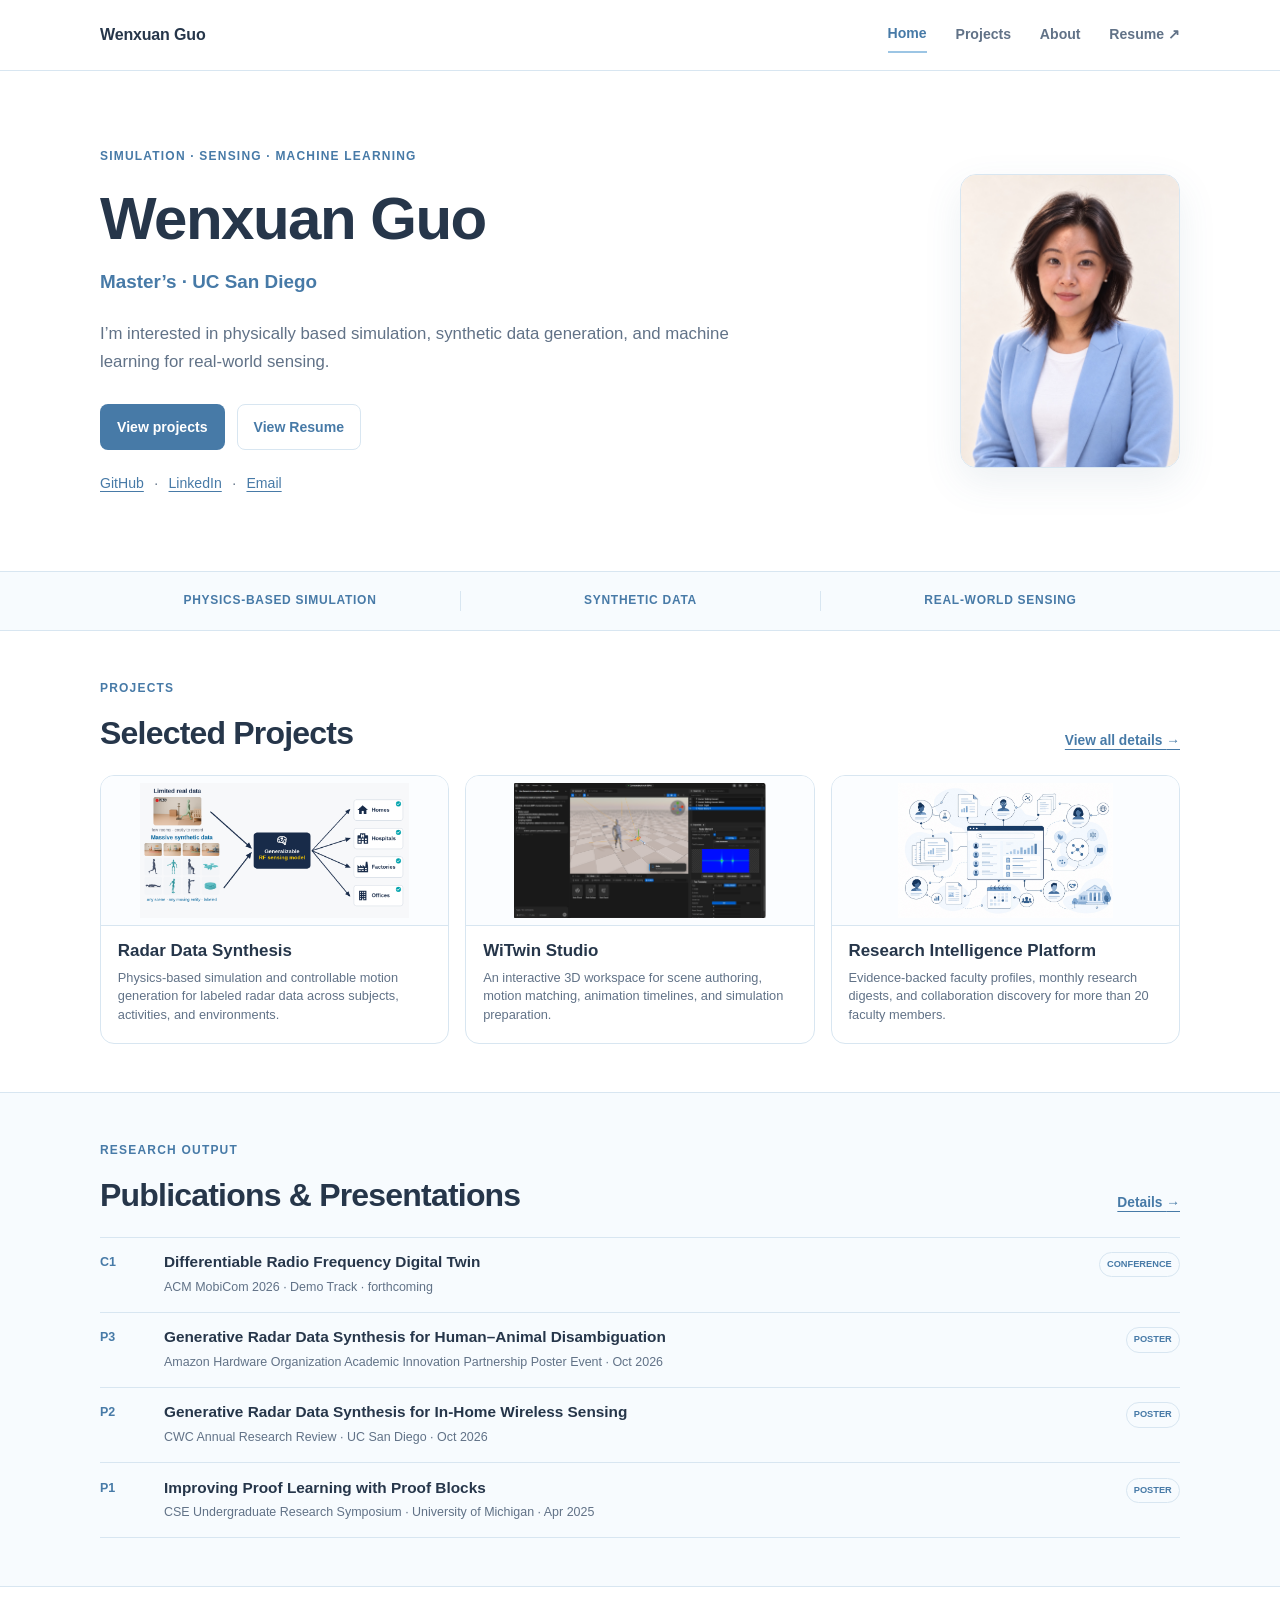
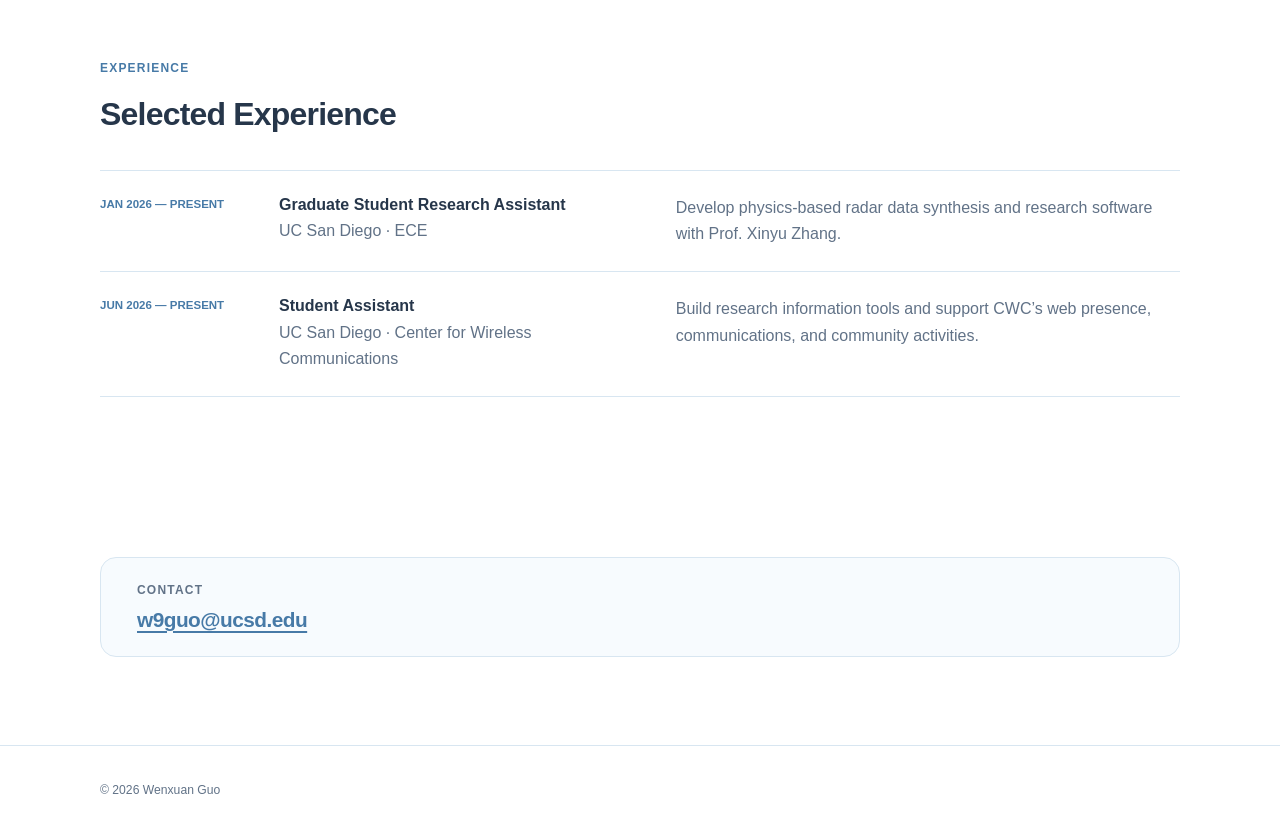
==== commit 6cab685e: "Simplify portfolio content and project presentation" ====
--- a/index.html
+++ b/index.html
@@ -5,8 +5,8 @@
   <meta name="viewport" content="width=device-width, initial-scale=1">
   <meta name="description" content="Wenxuan Guo works on physics-based simulation, synthetic data, and machine learning for sensing at UC San Diego.">
   <title>Wenxuan Guo · Simulation &amp; Sensing</title>
-  <link rel="stylesheet" href="style.css?v=20261023-1">
-  <script src="script.js?v=20261023-1" defer></script>
+  <link rel="stylesheet" href="style.css?v=20261023-2">
+  <script src="script.js?v=20261023-2" defer></script>
 </head>
 <body>
   <a class="skip-link" href="#main">Skip to content</a>
@@ -14,7 +14,7 @@
     <nav class="nav-shell" aria-label="Primary navigation">
       <a class="wordmark" href="index.html" aria-label="Wenxuan Guo home">Wenxuan Guo</a>
       <button class="nav-toggle" type="button" aria-expanded="false" aria-controls="nav-links">Menu</button>
-      <div class="nav-links" id="nav-links"><a class="active" href="index.html">Home</a><a href="projects.html">Projects</a><a href="about.html">About</a><a href="assets/Wenxuan_Guo_CV.pdf" target="_blank" rel="noopener">CV <span aria-hidden="true">↗</span></a></div>
+      <div class="nav-links" id="nav-links"><a class="active" href="index.html">Home</a><a href="projects.html">Projects</a><a href="about.html">About</a><a href="assets/Wenxuan_Guo_Resume.pdf" target="_blank" rel="noopener">Resume <span aria-hidden="true">↗</span></a></div>
     </nav>
   </header>
 
@@ -24,9 +24,8 @@
         <p class="eyebrow">Simulation · sensing · machine learning</p>
         <h1>Wenxuan Guo</h1>
         <p class="hero-role">Master’s · UC San Diego</p>
-        <p class="typewriter-line" aria-label="I love physical simulation, synthetic data, and sensing systems."><span aria-hidden="true">I love <strong data-typewriter>physical simulation.</strong><i class="typewriter-caret"></i></span></p>
-        <p class="hero-lede">I study how physically based simulation and synthetic data can support machine learning for real-world sensing.</p>
-        <div class="hero-actions"><a class="button button-primary" href="projects.html">View projects</a><a class="button button-ghost" href="assets/Wenxuan_Guo_CV.pdf" target="_blank" rel="noopener">View CV</a></div>
+        <p class="hero-lede">I’m interested in physically based simulation, synthetic data generation, and machine learning for real-world sensing.</p>
+        <div class="hero-actions"><a class="button button-primary" href="projects.html">View projects</a><a class="button button-ghost" href="assets/Wenxuan_Guo_Resume.pdf" target="_blank" rel="noopener">View Resume</a></div>
         <div class="social-row" aria-label="External profiles"><a href="https://github.com/wendyguo2002" target="_blank" rel="noopener">GitHub</a><span>·</span><a href="https://www.linkedin.com/in/wenxuan-guo-a4ba72265/" target="_blank" rel="noopener">LinkedIn</a><span>·</span><a href="mailto:w9guo@ucsd.edu">Email</a></div>
       </div>
       <div class="portrait-wrap reveal" aria-label="Portrait of Wenxuan Guo"><img class="portrait" src="assets/profile-professional-natural.jpg" alt="Wenxuan Guo"></div>
@@ -37,9 +36,9 @@
     <section class="section-shell section-block compact-section" id="projects">
       <div class="section-heading simple-heading reveal"><div><p class="eyebrow">Projects</p><h2>Selected Projects</h2></div><a class="text-link" href="projects.html">View all details <span aria-hidden="true">→</span></a></div>
       <div class="project-card-grid">
-        <a class="project-card reveal" href="projects.html#radar-synthesis"><img src="assets/research/radar-data-vision.png" alt="Synthetic radar data supporting sensing models across homes, hospitals, factories, and offices"><div class="project-card-body"><p class="card-kicker">Research · Amazon Lab126 collaboration</p><h3>Radar Data Synthesis</h3><p>Physics-based simulation and controllable motion generation for labeled radar data across subjects, activities, and environments.</p><div class="card-meta"><span>RFDT</span><span>PyTorch</span><span>Synthetic data</span></div></div></a>
-        <a class="project-card reveal" href="projects.html#witwin-studio"><img src="assets/research/rfdt-studio.png" alt="WiTwin Studio interface for authoring 3D simulation scenes"><div class="project-card-body"><p class="card-kicker">Research software</p><h3>WiTwin Studio</h3><p>An interactive 3D workspace for scene authoring, motion matching, animation timelines, and simulation preparation.</p><div class="card-meta"><span>React</span><span>Three.js</span><span>Python</span></div></div></a>
-        <a class="project-card reveal" href="projects.html#cwc-platform"><img src="assets/research/cwc-webhub-illustration.jpg" alt="Illustration of a searchable academic research network"><div class="project-card-body"><p class="card-kicker">UC San Diego CWC</p><h3>Research Intelligence Platform</h3><p>Evidence-backed faculty profiles, monthly research digests, and collaboration discovery for more than 20 faculty members.</p><div class="card-meta"><span>Python</span><span>LLM systems</span><span>GitHub Actions</span></div></div></a>
+        <a class="project-card reveal" href="projects.html#radar-synthesis"><img src="assets/research/radar-data-vision.png" alt="Synthetic radar data supporting sensing models across homes, hospitals, factories, and offices"><div class="project-card-body"><h3>Radar Data Synthesis</h3><p>Physics-based simulation and controllable motion generation for labeled radar data across subjects, activities, and environments.</p></div></a>
+        <a class="project-card reveal" href="projects.html#witwin-studio"><img src="assets/research/witwin-studio-interface.png" alt="WiTwin Studio interface for authoring 3D simulation scenes"><div class="project-card-body"><h3>WiTwin Studio</h3><p>An interactive 3D workspace for scene authoring, motion matching, animation timelines, and simulation preparation.</p></div></a>
+        <a class="project-card reveal" href="projects.html#cwc-platform"><img src="assets/research/cwc-webhub-illustration.jpg" alt="Illustration of a searchable academic research network"><div class="project-card-body"><h3>Research Intelligence Platform</h3><p>Evidence-backed faculty profiles, monthly research digests, and collaboration discovery for more than 20 faculty members.</p></div></a>
       </div>
     </section>
 
--- a/style.css
+++ b/style.css
@@ -292,3 +292,32 @@
   .projects-detail-grid .project-summary:last-child { grid-column: auto; }
   .project-card > img, .project-summary > img { height: auto; max-height: 230px; }
 }
+
+/* Quieter scale and simplified profile */
+.hero h1 { font-size: clamp(2.8rem, 5vw, 3.75rem); }
+.hero-lede { max-width: 680px; }
+.section-block { padding-block: 72px; }
+.compact-section { padding-block: 48px; }
+.section-heading h2, .compact-section .section-heading h2 { font-size: clamp(1.65rem, 2.5vw, 2.15rem); }
+.page-hero h1, .page-hero-compact h1 { font-size: clamp(2.25rem, 4.5vw, 3.15rem); }
+.project-card-body { padding-top: .9rem; }
+.project-card-body > p:not(.card-kicker) { min-height: 0; }
+.project-summary-body { padding-top: 1rem; }
+.project-summary h2 { margin-top: 0; }
+.simple-about { max-width: 780px; padding-block: 80px 58px; }
+.simple-about h1 { margin: .35rem 0 1.25rem; font-size: clamp(2.3rem, 4.5vw, 3.25rem); }
+.simple-about > p:not(.eyebrow) { max-width: 710px; color: var(--muted); font-size: 1rem; }
+.about-email { display: inline-block; margin-top: .5rem; }
+.compact-education-section { max-width: 780px; padding-bottom: 88px; }
+.compact-education { border-top: 1px solid var(--line); }
+.compact-education article { padding: 1.25rem 0; display: flex; justify-content: space-between; gap: 2rem; border-bottom: 1px solid var(--line); }
+.compact-education h2 { margin: 0 0 .2rem; font-size: 1rem; }
+.compact-education p { margin: 0; color: var(--muted); font-size: .85rem; }
+.compact-education span { flex: 0 0 auto; color: var(--blue-dark); font-size: .72rem; font-weight: 650; }
+@media (max-width: 680px) {
+  .hero h1 { font-size: 2.65rem; }
+  .section-block { padding-block: 55px; }
+  .simple-about { padding-block: 58px 42px; }
+  .compact-education article { align-items: flex-start; flex-direction: column; gap: .35rem; }
+  .compact-education-section { padding-bottom: 65px; }
+}
